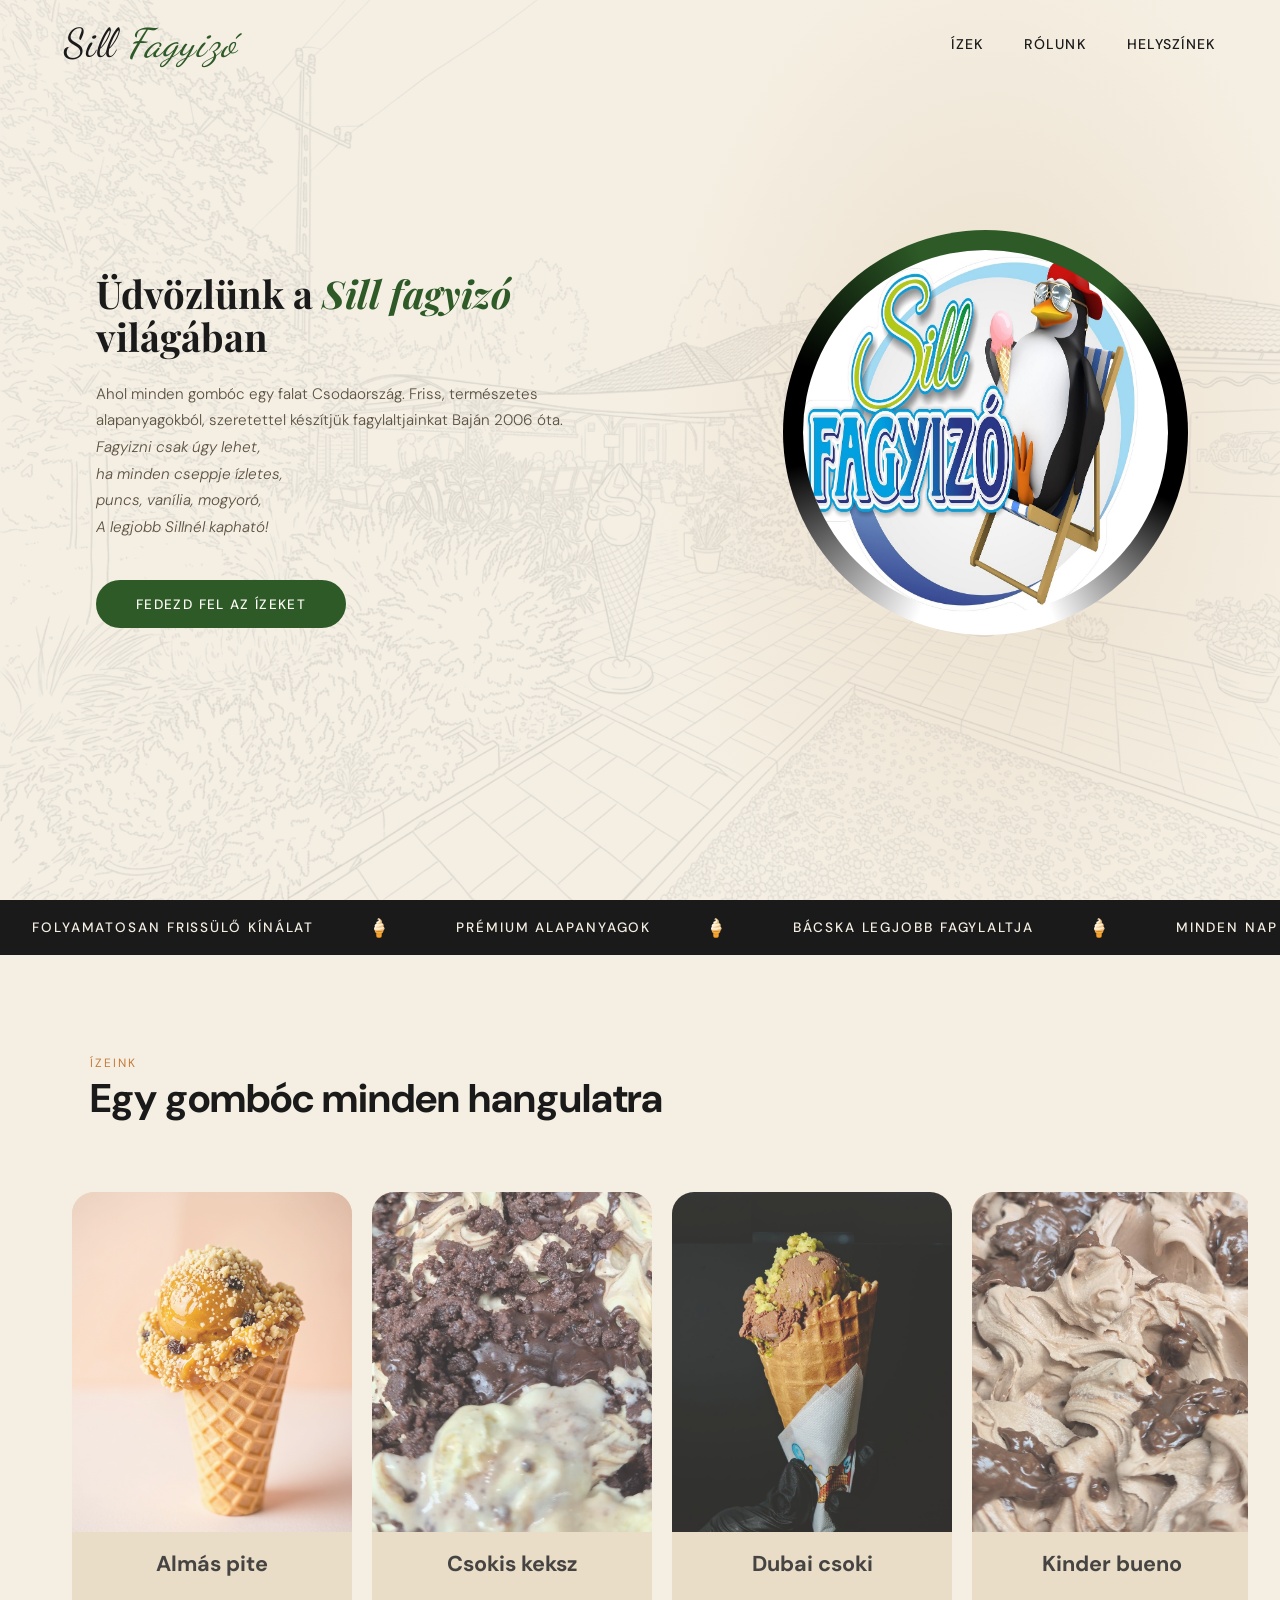
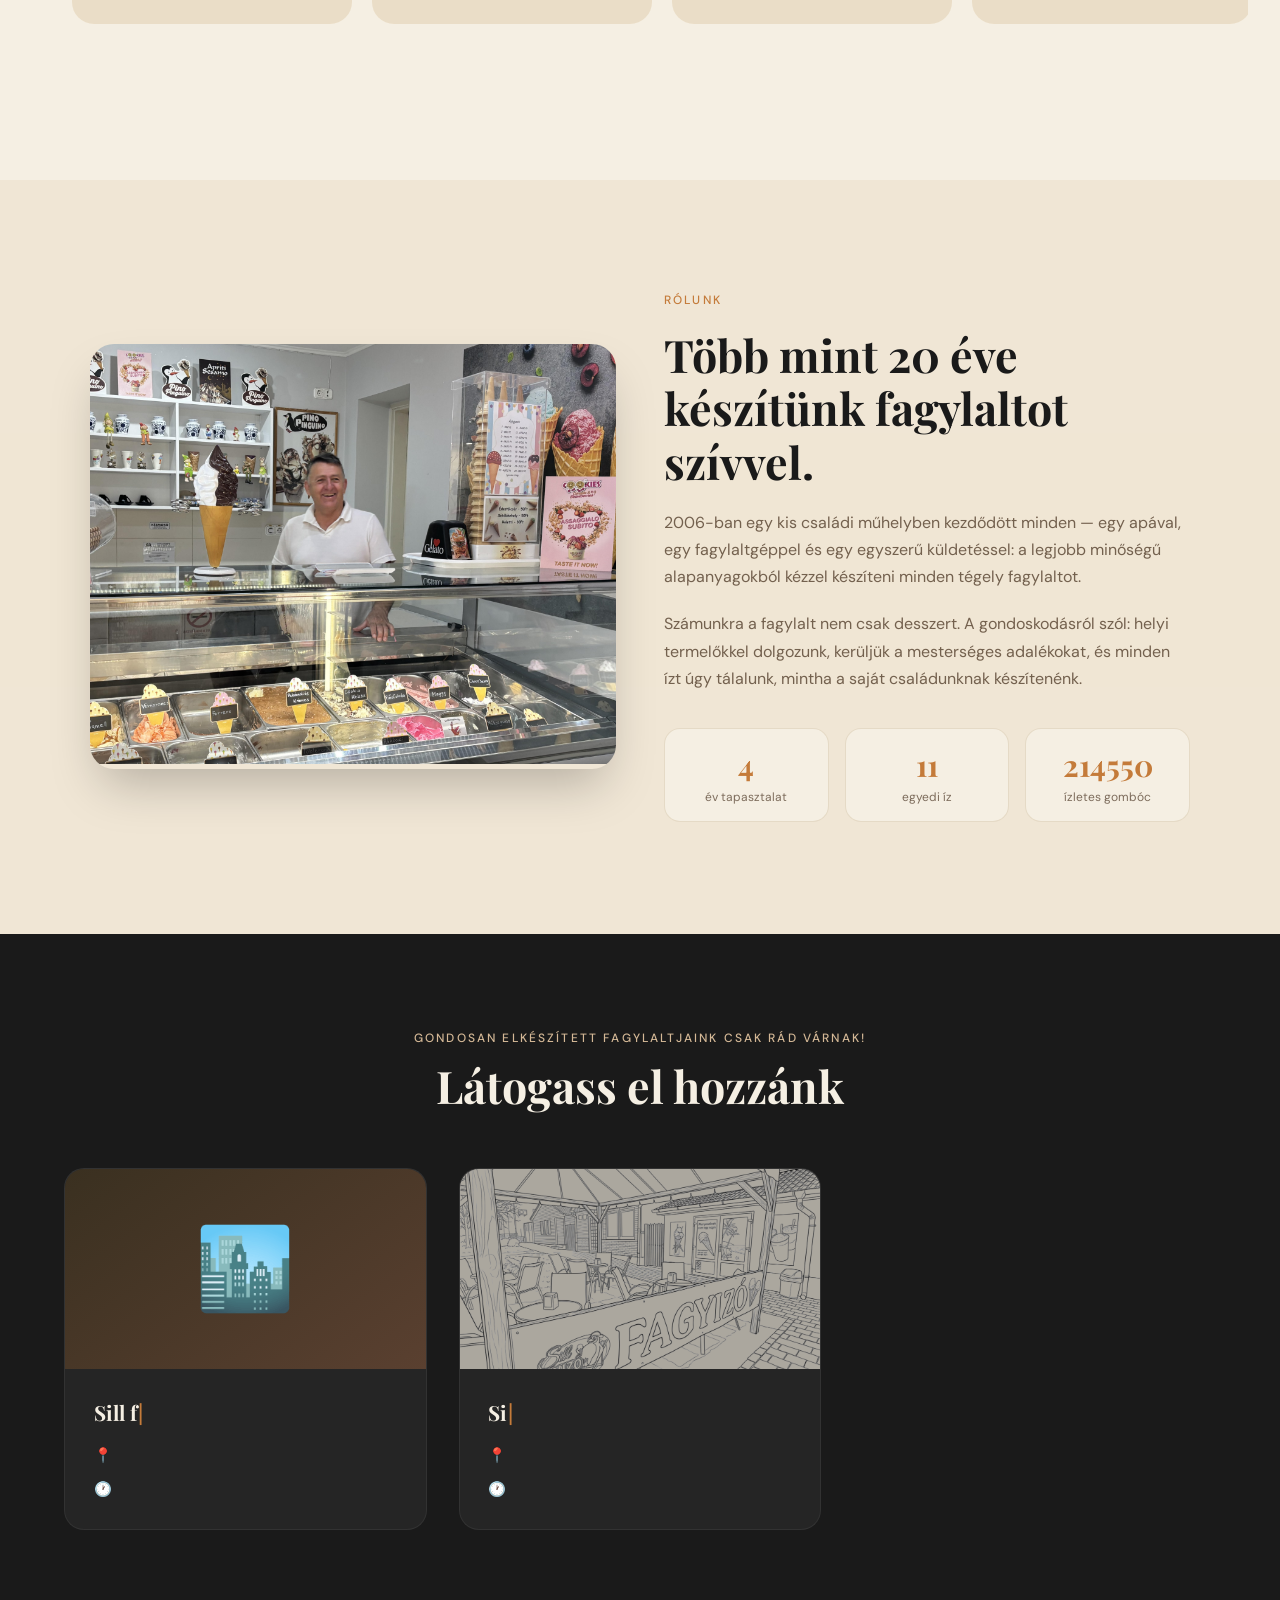
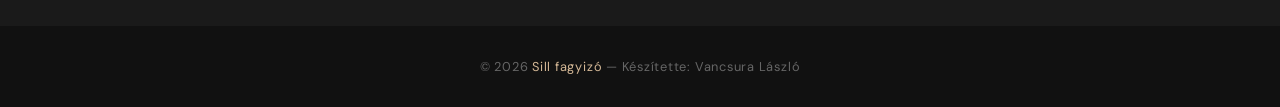
==== index.html @ 85e57cee "Project structure done." ====
<!doctype html>
<html lang="en">
  <head>
    <meta charset="UTF-8" />
    <meta name="viewport" content="width=device-width, initial-scale=1.0" />
    <title>Document</title>
    <link rel="stylesheet" href="./css/style.css" />
  </head>
  <body>
    <nav id="navbar">
      <a href="#hero" class="nav-logo">Sill <span>Fagyizó</span></a>

      <button class="hamburger" id="hamburger" aria-label="Menü">
        <span></span>
        <span></span>
        <span></span>
      </button>

      <ul class="nav-links" id="navLinks">
        <li><a href="#flavors">Ízek</a></li>
        <li><a href="#rolunk">Rólunk</a></li>
        <li><a href="#helyszinek">Helyszínek</a></li>
      </ul>
    </nav>

    <section id="hero">
      <div class="hero-text">
        <h1 class="hero-title">Üdvözlünk a <em>Sill fagyizó</em> világában</h1>
        <p class="hero-desc">
          Ahol minden gombóc egy falat Csodaország. Friss, természetes
          alapanyagokból, szeretettel készítjük fagylaltjainkat Baján 2006 óta.
          <br />
          <i
            >Fagyizni csak úgy lehet,
            <br />
            ha minden cseppje ízletes,
            <br />
            puncs, vanília, mogyoró,
            <br />A legjobb Sillnél kapható!</i
          >
        </p>
        <a href="#flavors" class="hero-btn">Fedezd fel az ízeket</a>
      </div>

      <div class="hero-logo">
        <div class="navbar-brand">
          <img src="assets/img/csanad_logo.jpg" alt="Logo" />
        </div>
      </div>
    </section>

    <div class="ticker">
      <div class="ticker-track" id="tickerTrack">
        <span class="ticker-item"
          >Folyamatosan frissülő kínálat
          <span class="ticker-cone">🍦</span></span
        >
        <span class="ticker-item"
          >Prémium alapanyagok <span class="ticker-cone">🍦</span></span
        >
        <span class="ticker-item"
          >Bácska legjobb fagylaltja<span class="ticker-cone">🍦</span></span
        >
        <span class="ticker-item"
          >Minden nap frissen készítve <span class="ticker-cone">🍦</span></span
        >
        <span class="ticker-item"
          >Nincsenek mesterséges színezékek
          <span class="ticker-cone">🍦</span></span
        >
        <span class="ticker-item"
          >Vegán és laktózmentes opciók
          <span class="ticker-cone">🍦</span></span
        >
        <span class="ticker-item"
          >Folyamatosan frissülő kínálat
          <span class="ticker-cone">🍦</span></span
        >
        <span class="ticker-item"
          >Prémium alapanyagok <span class="ticker-cone">🍦</span></span
        >
        <span class="ticker-item"
          >Bácska legjobb fagylaltja<span class="ticker-cone">🍦</span></span
        >
        <span class="ticker-item"
          >Minden nap frissen készítve <span class="ticker-cone">🍦</span></span
        >
        <span class="ticker-item"
          >Nincsenek mesterséges színezékek
          <span class="ticker-cone">🍦</span></span
        >
        <span class="ticker-item"
          >Vegán és laktózmentes opciók
          <span class="ticker-cone">🍦</span></span
        >
      </div>
    </div>

    <section id="flavors" class="flavors-new">
      <div class="container">
        <div class="header">
          <div>
            <span class="tag">Ízeink</span>
            <h2>Egy gombóc minden hangulatra</h2>
          </div>
        </div>
      </div>

      <div class="scroll-wrapper flavors-slider">
        <div class="track flavors-track" id="flavorTrack">
          <div class="card">
            <img src="assets/img/almas.jpg" />
            <h3>Almás pite</h3>
          </div>

          <div class="card">
            <img src="assets/img/csokis-k.jpg" />
            <h3>Csokis keksz</h3>
          </div>

          <div class="card">
            <img src="assets/img/cuki2.jpg" />
            <h3>Dubai csoki</h3>
          </div>

          <div class="card">
            <img src="assets/img/kinder-b.jpg" />
            <h3>Kinder bueno</h3>
          </div>

          <div class="card">
            <img src="assets/img/mak.jpg" />
            <h3>Meggyes mákos</h3>
          </div>

          <div class="card">
            <img src="assets/img/malnas-mag.jpg" />
            <h3>Málnás magnum</h3>
          </div>

          <div class="card">
            <img src="assets/img/pokemon.jpg" />
            <h3>Pokemon</h3>
          </div>

          <div class="card">
            <img src="assets/img/raffa.jpg" />
            <h3>Raffaello</h3>
          </div>

          <div class="card">
            <img src="assets/img/sarkany.jpg" />
            <h3>Sárkánygyümölcs</h3>
          </div>

          <div class="card">
            <img src="assets/img/snickers.jpg" />
            <h3>Snickers</h3>
          </div>

          <div class="card">
            <img src="assets/img/tejszínes-erdei.jpg" />
            <h3>Tejszínes erdeigyümölcsös</h3>
          </div>
        </div>
      </div>
    </section>

    <section id="rolunk" class="block about">
      <div class="container about-grid" id="aboutGrid">
        <div class="about-img">
          <img
            src="assets/img/baja (2).jpg"
            alt="A Sill fagyizó fagyizó belseje"
          />
        </div>

        <div class="about-text">
          <span class="eyebrow">Rólunk</span>
          <h2 class="h2">Több mint 20 éve készítünk fagylaltot szívvel.</h2>

          <p>
            2006-ban egy kis családi műhelyben kezdődött minden — egy apával,
            egy fagylaltgéppel és egy egyszerű küldetéssel: a legjobb minőségű
            alapanyagokból kézzel készíteni minden tégely fagylaltot.
          </p>

          <p>
            Számunkra a fagylalt nem csak desszert. A gondoskodásról szól: helyi
            termelőkkel dolgozunk, kerüljük a mesterséges adalékokat, és minden
            ízt úgy tálalunk, mintha a saját családunknak készítenénk.
          </p>

          <div class="stats">
            <div class="stat">
              <div class="n" data-target="20" data-suffix="+">0</div>
              <div class="l">év tapasztalat</div>
            </div>
            <div class="stat">
              <div class="n" data-target="50" data-suffix="+">0</div>
              <div class="l">egyedi íz</div>
            </div>
            <div class="stat">
              <div class="n" data-target="1000000" data-suffix="+">0</div>
              <div class="l">ízletes gombóc</div>
            </div>
          </div>
        </div>
      </div>
    </section>

    <section id="helyszinek">
      <div class="section-header fade-in-up">
        <span class="section-tag"
          >Gondosan elkészített fagylaltjaink csak rád várnak!</span
        >
        <h2 class="section-title">Látogass el hozzánk</h2>
      </div>
      <div class="locations-grid">
        <div class="location-card" data-delay="0">
          <div class="location-img">🏙️</div>
          <div class="location-body">
            <div
              class="location-name typing-target"
              data-text="Sill fagyizó Baja — Belváros"
            ></div>
            <div class="location-info">
              <div class="location-row">
                <span class="icon">📍</span>
                <span
                  class="typing-target"
                  data-text="1052 Budapest, Váci utca 12."
                ></span>
              </div>
              <div class="location-row">
                <span class="icon">🕐</span>
                <span
                  class="typing-target"
                  data-text="H–P: 10:00–22:00 | Sz–V: 10:00–23:00"
                ></span>
              </div>
            </div>
          </div>
        </div>

        <div class="location-card" data-delay="150">
          <div class="location-img loc2"></div>
          <div class="location-body">
            <div
              class="location-name typing-target"
              data-text="Sill fagyizó Érsekcsanád"
            ></div>
            <div class="location-info">
              <div class="location-row">
                <span class="icon">📍</span>
                <span
                  class="typing-target"
                  data-text="1146 Budapest, Állatkerti körút 5."
                ></span>
              </div>
              <div class="location-row">
                <span class="icon">🕐</span>
                <span
                  class="typing-target"
                  data-text="H–V: 11:00–21:00 (szezonálisan nyitva)"
                ></span>
              </div>
            </div>
          </div>
        </div>

        <div class="location-card" data-delay="300">
          <div class="location-img loc3">☕</div>
          <div class="location-body">
            <div
              class="location-name typing-target"
              data-text="Cuki fagyizó"
            ></div>
            <div class="location-info">
              <div class="location-row">
                <span class="icon">📍</span>
                <span
                  class="typing-target"
                  data-text="1025 Budapest, Törökvész út 30."
                ></span>
              </div>
              <div class="location-row">
                <span class="icon">🕐</span>
                <span
                  class="typing-target"
                  data-text="K–V: 11:00–20:00 | Hétfőn zárva"
                ></span>
              </div>
            </div>
          </div>
        </div>
      </div>
    </section>

    <footer>
      <p>© 2026 <span>Sill fagyizó</span> — Készítette: Vancsura László</p>
    </footer>

    <script src="./js/script.js"></script>
  </body>
</html>
---- css/style.css ----
@import url("https://fonts.googleapis.com/css2?family=Playfair+Display:ital,wght@0,400;0,700;1,400&family=DM+Sans:wght@300;400;500&display=swap");
@import url("https://fonts.googleapis.com/css2?family=Dancing+Script:wght@700&display=swap");

:root {
  --cream: #f5efe3;
  --beige: #e8d9c0;
  --warm: #d4b896;
  --dark: #1a1a1a;
  --green: #2d5a27;
  --accent: #c47b3a;
  --white: #fdfaf5;
}

* {
  margin: 0;
  padding: 0;
  box-sizing: border-box;
}

html {
  scroll-behavior: smooth;
}

body {
  font-family: "DM Sans", sans-serif;
  background: var(--cream);
  color: var(--dark);
  overflow-x: hidden;
}

nav {
  position: fixed;
  top: 0;
  left: 0;
  right: 0;
  z-index: 100;
  padding: 1.2rem 4rem;
  display: flex;
  align-items: center;
  justify-content: space-between;
  background: transparent;
  transition:
    background 0.4s ease,
    backdrop-filter 0.4s ease;
}

nav.scrolled {
  background: rgba(245, 239, 227, 0.88);
  backdrop-filter: blur(12px);
  box-shadow: 0 1px 0 rgba(0, 0, 0, 0.06);
}

.nav-logo {
  font-family: "Dancing Script", cursive;
  font-size: 2.5rem;
  color: var(--dark);
  text-decoration: none;
  letter-spacing: 0.02em;
}

.nav-logo span {
  color: var(--green);
  font-style: italic;
}

.nav-links {
  display: flex;
  gap: 2.5rem;
  list-style: none;
}

.nav-links a {
  text-decoration: none;
  color: var(--dark);
  font-size: 0.88rem;
  font-weight: 500;
  letter-spacing: 0.08em;
  text-transform: uppercase;
  position: relative;
  transition: color 0.3s;
}

.nav-links a::after {
  content: "";
  position: absolute;
  bottom: -3px;
  left: 0;
  width: 0;
  height: 1.5px;
  background: var(--green);
  transition: width 0.3s ease;
}

.nav-links a:hover {
  color: var(--green);
}
.nav-links a:hover::after {
  width: 100%;
}

#hero {
  height: 100vh;
  display: flex;
  align-items: center;
  justify-content: space-between;
  padding: 0 8rem;
  background: linear-gradient(135deg, #f5efe3 0%, #ede0cc 50%, #e3d2b4 100%);
  position: relative;
  overflow: hidden;
  background:
    linear-gradient(rgba(245, 239, 227, 0.85), rgba(245, 239, 227, 0.85)),
    url("../assets/img/sill_processed.png") center / cover no-repeat;
}

#hero::before {
  content: "";
  position: absolute;
  top: -10%;
  right: -5%;
  width: 55%;
  height: 120%;
  background: radial-gradient(
    ellipse at center,
    rgba(212, 184, 150, 0.3) 0%,
    transparent 70%
  );
  pointer-events: none;
}

.hero-text {
  max-width: 480px;
  animation: fadeInLeft 1s ease forwards;
  opacity: 0;
}

@keyframes fadeInLeft {
  from {
    opacity: 0;
    transform: translateX(-40px);
  }
  to {
    opacity: 1;
    transform: translateX(0);
  }
}

.hero-title {
  font-family: "Playfair Display", serif;
  font-size: clamp(2.8rem, 5vw, 4.2rem);
  line-height: 1.1;
  color: var(--dark);
  margin-bottom: 1.5rem;
}

.hero-title em {
  color: var(--green);
  font-style: italic;
}

.hero-desc {
  font-size: 1.05rem;
  line-height: 1.75;
  color: #5a5040;
  margin-bottom: 2.5rem;
  font-weight: 300;
}

.hero-btn {
  display: inline-block;
  padding: 0.95rem 2.5rem;
  background: var(--green);
  color: var(--white);
  text-decoration: none;
  font-size: 0.85rem;
  letter-spacing: 0.1em;
  text-transform: uppercase;
  font-weight: 500;
  border-radius: 3rem;
  transition:
    transform 0.3s,
    box-shadow 0.3s;
}

.hero-btn:hover {
  transform: translateY(-2px);
  box-shadow: 0 8px 24px rgba(45, 90, 39, 0.3);
}

.hero-logo {
  position: relative;
  width: 600px;
  height: 600px;
  flex-shrink: 0;
  animation: fadeInRight 1s 0.3s ease forwards;
  opacity: 0;
  margin-top: 4rem;
}

@keyframes fadeInRight {
  from {
    opacity: 0;
    transform: translateX(40px);
  }
  to {
    opacity: 1;
    transform: translateX(0);
  }
}

@keyframes spin {
  from {
    transform: rotate(0deg);
  }
  to {
    transform: rotate(360deg);
  }
}

.logo-icon {
  position: relative;
  font-size: 4.5rem;
  line-height: 1;
  margin-bottom: 0.4rem;
  filter: drop-shadow(0 4px 8px rgba(0, 0, 0, 0.15));
}

.logo-name {
  position: relative;
  font-family: "Playfair Display", serif;
  font-size: 1.3rem;
  font-weight: 700;
  color: var(--dark);
  letter-spacing: 0.04em;
}

.logo-sub {
  position: relative;
  font-size: 0.65rem;
  letter-spacing: 0.22em;
  text-transform: uppercase;
  color: var(--accent);
  font-weight: 500;
  margin-top: 0.2rem;
}

.ticker {
  background: var(--dark);
  color: var(--cream);
  padding: 1rem 0;
  overflow: hidden;
  white-space: nowrap;
}

.ticker-track {
  display: inline-flex;
  animation: ticker 22s linear infinite;
}

@keyframes ticker {
  from {
    transform: translateX(0);
  }
  to {
    transform: translateX(-50%);
  }
}

.ticker-item {
  display: inline-flex;
  align-items: center;
  gap: 1.5rem;
  padding: 0 2rem;
  font-size: 0.85rem;
  letter-spacing: 0.14em;
  text-transform: uppercase;
  font-weight: 500;
}

.ticker-cone {
  font-size: 1.1rem;
  margin-left: 30px;
}

.section-header {
  text-align: center;
  margin-bottom: 3.5rem;
}

.section-tag {
  font-size: 0.75rem;
  letter-spacing: 0.18em;
  text-transform: uppercase;
  color: var(--accent);
  font-weight: 500;
  margin-bottom: 0.8rem;
  display: block;
}

.section-title {
  font-family: "Playfair Display", serif;
  font-size: clamp(2rem, 3.5vw, 2.8rem);
  color: var(--dark);
  line-height: 1.2;
}

.flavors-new {
  padding: 6rem 2rem;
  background: #f5efe3;
}

.container {
  max-width: 1100px;
  margin: auto;
}

.header {
  display: flex;
  justify-content: space-between;
  gap: 2rem;
  margin-bottom: 3rem;
}

.header h2 {
  font-size: 2.5rem;
}

.tag {
  font-size: 12px;
  letter-spacing: 2px;
  color: #c47b3a;
  text-transform: uppercase;
}

.desc {
  max-width: 300px;
  color: #5a5040;
}

.scroll-wrapper.flavors-slider {
  overflow: hidden;
  width: 100%;
  user-select: none;
}

.track.flavors-track {
  display: flex;
  gap: 20px;
  will-change: transform;
  padding: 20px 40px 60px;
  overflow: visible;
}

.card {
  width: 280px;
  flex-shrink: 0;
  border-radius: 22px;
  overflow: hidden;
  background: #e8d9c0;
  transition:
    transform 0.35s ease,
    box-shadow 0.35s ease,
    filter 0.35s ease,
    opacity 0.35s ease;
  opacity: 0.8;
}

.card:hover {
  transform: translateY(-8px) scale(1.05);
  box-shadow: 0 14px 30px rgba(0, 0, 0, 0.25);
  filter: brightness(1.15);
  opacity: 1;
  z-index: 5;
}

.card img {
  width: 100%;
  height: 340px;
  object-fit: cover;
  display: block;
}

.card h3 {
  padding: 18px;
  font-size: 1.35rem;
  text-align: center;
}

.block {
  padding: 7rem 4rem;
}

.eyebrow {
  font-size: 0.75rem;
  letter-spacing: 0.18em;
  text-transform: uppercase;
  color: var(--accent);
  font-weight: 500;
}

.h2 {
  font-family: "Playfair Display", serif;
  font-size: clamp(2rem, 3.5vw, 2.8rem);
  color: var(--dark);
  line-height: 1.2;
}

.about {
  background: rgba(232, 216, 189, 0.4);
  overflow: hidden;
}

.about-grid {
  display: grid;
  gap: 3rem;
  grid-template-columns: 1fr;
  align-items: center;
  opacity: 0;
}

@media (min-width: 768px) {
  .about-grid {
    grid-template-columns: 1fr 1fr;
  }
}

.about-grid.visible {
  animation: slideLeft 1s ease-out both;
}

@keyframes slideLeft {
  from {
    opacity: 0;
    transform: translateX(-80px);
  }
  to {
    opacity: 1;
    transform: translateX(0);
  }
}

.about-img {
  border-radius: 1.5rem;
  overflow: hidden;
  box-shadow: 0 25px 50px -12px rgba(0, 0, 0, 0.25);
}

.about-img img {
  width: 100%;
  height: 100%;
  object-fit: cover;
}

.about-text {
  display: flex;
  flex-direction: column;
  gap: 1.25rem;
}

.about-text p {
  color: rgba(74, 52, 34, 0.75);
  line-height: 1.7;
}

.stats {
  display: grid;
  grid-template-columns: repeat(3, 1fr);
  gap: 1rem;
  padding-top: 1rem;
}

.stat {
  text-align: center;
  padding: 1rem;
  border-radius: 1rem;
  background: var(--cream);
  border: 1px solid rgba(205, 184, 154, 0.4);
}

.stat .n {
  font-family: "Playfair Display", serif;
  font-size: 1.875rem;
  font-weight: 700;
  color: var(--accent);
}

.stat .l {
  font-size: 0.75rem;
  color: rgba(74, 52, 34, 0.7);
  margin-top: 0.25rem;
}

#helyszinek {
  padding: 6rem 4rem;
  background: var(--dark);
  color: var(--cream);
}

#helyszinek .section-title {
  color: var(--cream);
}
#helyszinek .section-tag {
  color: var(--warm);
}

.locations-grid {
  display: grid;
  grid-template-columns: repeat(auto-fit, minmax(280px, 1fr));
  gap: 2rem;
  margin-top: 3.5rem;
}

.location-card {
  background: #252525;
  border-radius: 20px;
  overflow: hidden;
  border: 1px solid rgba(255, 255, 255, 0.06);
  transition:
    transform 0.4s ease,
    box-shadow 0.4s ease;
  opacity: 0;
  transform: translateY(30px);
}

.location-card.visible {
  animation: cardIn 0.7s ease forwards;
}

@keyframes cardIn {
  to {
    opacity: 1;
    transform: translateY(0);
  }
}

.location-card:hover {
  transform: translateY(-6px);
  box-shadow: 0 20px 50px rgba(0, 0, 0, 0.4);
}

.location-img {
  height: 200px;
  background: linear-gradient(145deg, #3a3020, #5a4030);
  display: flex;
  align-items: center;
  justify-content: center;
  font-size: 5rem;
}

.location-img.loc2 {
  background:
    linear-gradient(rgba(0, 0, 0, 0.3), rgba(0, 0, 0, 0.3)),
    url("../assets/img/fagyizo_processed.png") center / cover no-repeat;
}

.location-img.loc3 {
  background: linear-gradient(145deg, #302020, #504030);
}

.location-body {
  padding: 1.8rem;
}

.location-name {
  font-family: "Playfair Display", serif;
  font-size: 1.3rem;
  font-weight: 700;
  color: var(--cream);
  margin-bottom: 1rem;
  min-height: 1.8rem;
}

.location-info {
  display: flex;
  flex-direction: column;
  gap: 0.7rem;
}

.location-row {
  display: flex;
  align-items: flex-start;
  gap: 0.8rem;
  font-size: 0.85rem;
  color: #b0a090;
  min-height: 1.2rem;
}

.location-row .icon {
  font-size: 0.9rem;
  margin-top: 0.1rem;
  flex-shrink: 0;
}

.location-row span {
  line-height: 1.5;
}

.typing-cursor::after {
  content: "|";
  animation: blink 0.7s step-end infinite;
  color: var(--accent);
  margin-left: 1px;
}

@keyframes blink {
  0%,
  100% {
    opacity: 1;
  }
  50% {
    opacity: 0;
  }
}

footer {
  background: #111;
  color: #666;
  text-align: center;
  padding: 2rem;
  font-size: 0.8rem;
  letter-spacing: 0.06em;
}

footer span {
  color: var(--warm);
}

.fade-in-up {
  opacity: 0;
  transform: translateY(30px);
  transition:
    opacity 0.7s ease,
    transform 0.7s ease;
}

.fade-in-up.visible {
  opacity: 1;
  transform: translateY(0);
}

@media (max-width: 900px) {
  #hero {
    padding: 0 2rem;
    flex-direction: column;
    gap: 3rem;
    justify-content: center;
    text-align: center;
  }
  #rolunk {
    flex-direction: column;
    padding: 4rem 2rem;
  }
  nav {
    padding: 1rem 2rem;
  }
  #izek,
  #helyszinek {
    padding: 4rem 2rem;
  }
  .about-visual {
    flex: none;
    width: 100%;
    max-width: 320px;
    margin: 0 auto;
  }
}

.navbar-brand {
  width: 460px;
  height: 460px;

  position: relative;
  border-radius: 50%;
  display: flex;
  align-items: center;
  justify-content: center;
}

.navbar-brand::before {
  content: "";
  position: absolute;
  inset: -20px;
  padding: 5px;
  border-radius: 50%;

  background: conic-gradient(
    #2d5a27 30deg 40deg,
    #000000 70deg 110deg,
    #ffffff 160deg 200deg,
    #000000 260deg 290deg,
    #2d5a27 340deg
  );

  z-index: -1;

  animation: spin 8s linear infinite;
}

.navbar-brand img {
  width: 455px;
  height: 455px;
  border-radius: 50%;
  object-fit: cover;
}

.hamburger {
  display: none;
  width: 42px;
  height: 42px;
  border: none;
  background: transparent;
  cursor: pointer;
  z-index: 200;
}

.hamburger span {
  display: block;
  width: 26px;
  height: 2px;
  background: var(--dark);
  margin: 6px auto;
  transition: 0.3s;
}

@keyframes spin {
  from {
    transform: rotate(0deg);
  }
  to {
    transform: rotate(360deg);
  }
}

@media (max-width: 1450px) and (min-width: 901px) {
  #hero {
    padding: 0 4rem;
    gap: 2rem;
  }

  .hero-title {
    font-size: 2.4rem;
  }

  .hero-desc {
    font-size: 0.95rem;
  }

  .hero-text {
    max-width: 500px;
    margin-left: 2rem;
  }

  .navbar-brand {
    width: 365px;
    height: 365px;
  }

  .navbar-brand img {
    width: 365px;
    height: 365px;
  }

  .navbar-brand::before {
    inset: -20px;
  }

  .hero-logo {
    margin-top: 200px;
    display: flex;
    justify-content: flex-end;
    padding-right: 3rem;
  }
}

@media (max-width: 900px) {
  #hero {
    height: auto;
    min-height: 100vh;
    padding: 7rem 2rem 4rem;
    flex-direction: column;
    justify-content: center;
    gap: 3rem;
    text-align: center;
  }

  .hero-text {
    max-width: 100%;
  }

  .hero-logo {
    width: 100%;
    height: auto;
    display: flex;
    justify-content: center;
    align-items: center;
  }

  .navbar-brand {
    width: 220px;
    height: 220px;
    margin: 0 auto;
  }

  .navbar-brand img {
    width: 220px;
    height: 220px;
  }

  .navbar-brand::before {
    inset: -16px;
  }
}

@media (max-width: 600px) {
  #hero {
    padding: 6.5rem 1.25rem 3rem;
    gap: 2.25rem;
  }

  .hero-title {
    font-size: 2.4rem;
  }

  .hero-desc {
    font-size: 0.95rem;
  }

  .navbar-brand {
    width: 165px;
    height: 165px;
  }

  .navbar-brand img {
    width: 165px;
    height: 165px;
  }

  .navbar-brand::before {
    inset: -12px;
  }

  .flavors-slider {
    overflow: visible;
  }

  .flavors-track {
    flex-direction: column;
    transform: none !important;
    padding: 10px 0;
  }

  .card {
    width: 90%;
    margin: 0 auto;
    opacity: 1;
  }

  .card img {
    height: 220px;
  }

  .card h3 {
    font-size: 1.1rem;
  }

  nav {
    padding: 1rem 1.25rem;
  }

  .hamburger {
    display: block;
  }

  .nav-links {
    position: absolute;
    top: 100%;
    right: 1.25rem;
    width: 210px;
    padding: 1.25rem;
    border-radius: 18px;
    background: rgba(245, 239, 227, 0.96);
    backdrop-filter: blur(12px);
    box-shadow: 0 16px 40px rgba(0, 0, 0, 0.12);

    display: flex;
    flex-direction: column;
    gap: 1rem;

    opacity: 0;
    pointer-events: none;
    transform: translateY(-10px);
    transition: 0.3s ease;
  }

  .nav-links.active {
    opacity: 1;
    pointer-events: auto;
    transform: translateY(0);
  }

  .hamburger.active span:nth-child(1) {
    transform: translateY(8px) rotate(45deg);
  }

  .hamburger.active span:nth-child(2) {
    opacity: 0;
  }

  .hamburger.active span:nth-child(3) {
    transform: translateY(-8px) rotate(-45deg);
  }
}

@media (max-width: 400px) {
  .flavors-new {
    padding: 4rem 1rem;
  }

  .flavors-track {
    flex-direction: column;
    transform: none !important;
    gap: 16px;
    padding: 0;
  }

  .card {
    width: 100%;
    margin: 0 auto;
    border-radius: 16px;
  }

  .card img {
    height: 180px;
  }

  .card h3 {
    font-size: 1rem;
    padding: 12px;
  }

  .header h2 {
    font-size: 1.8rem;
    line-height: 1.2;
  }

  .tag {
    font-size: 10px;
  }
}
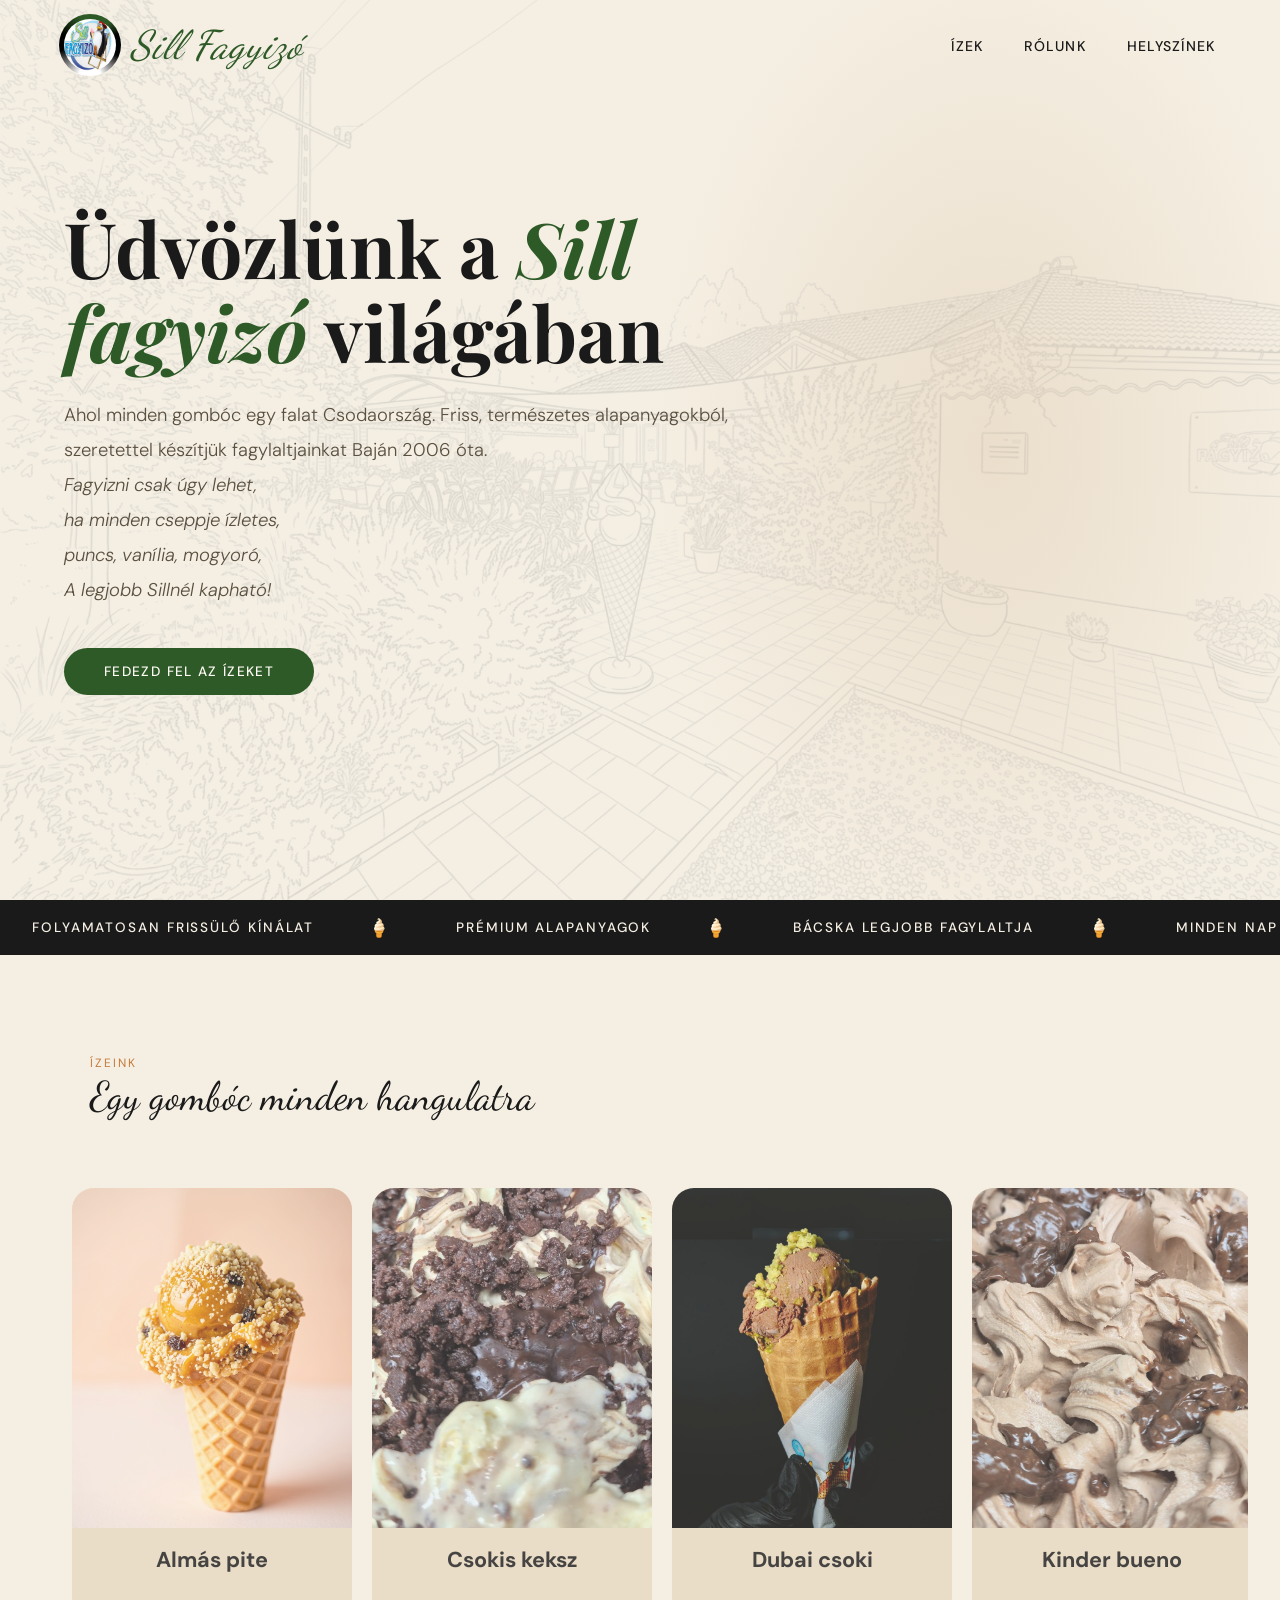
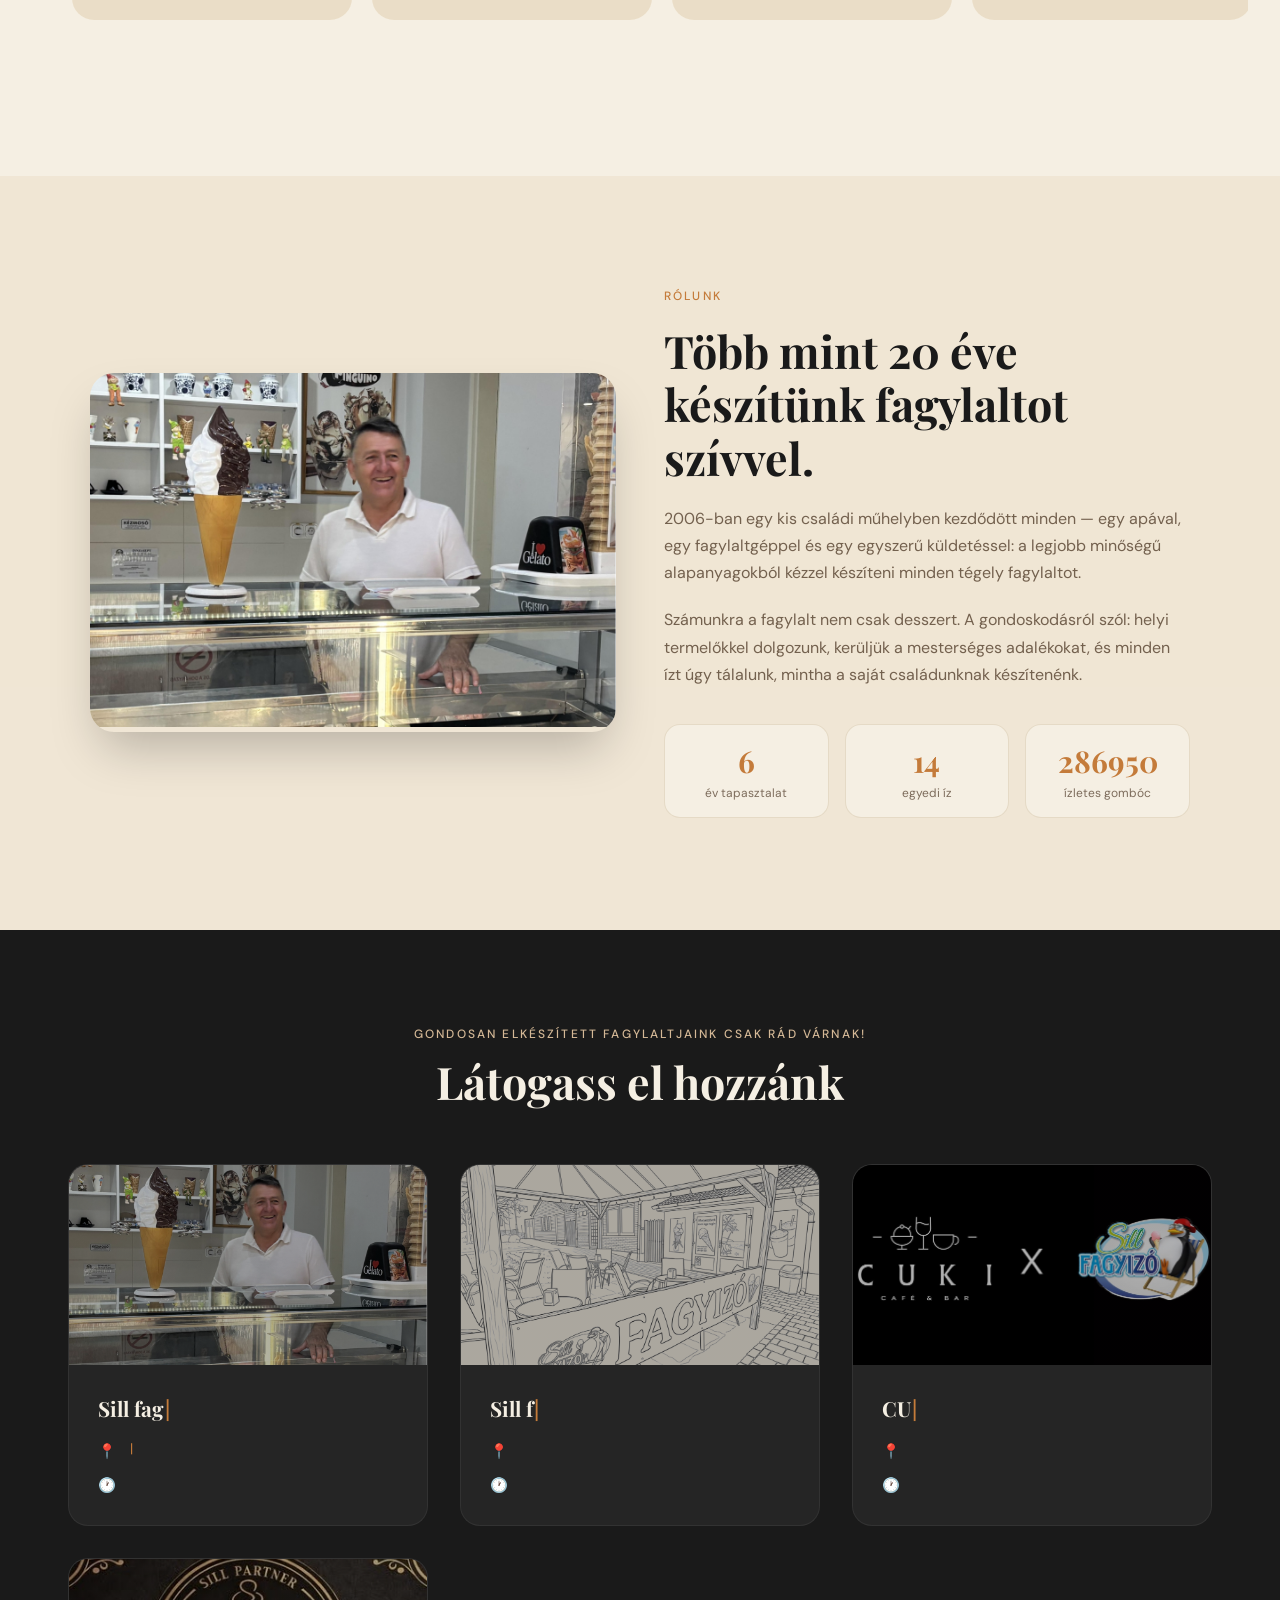
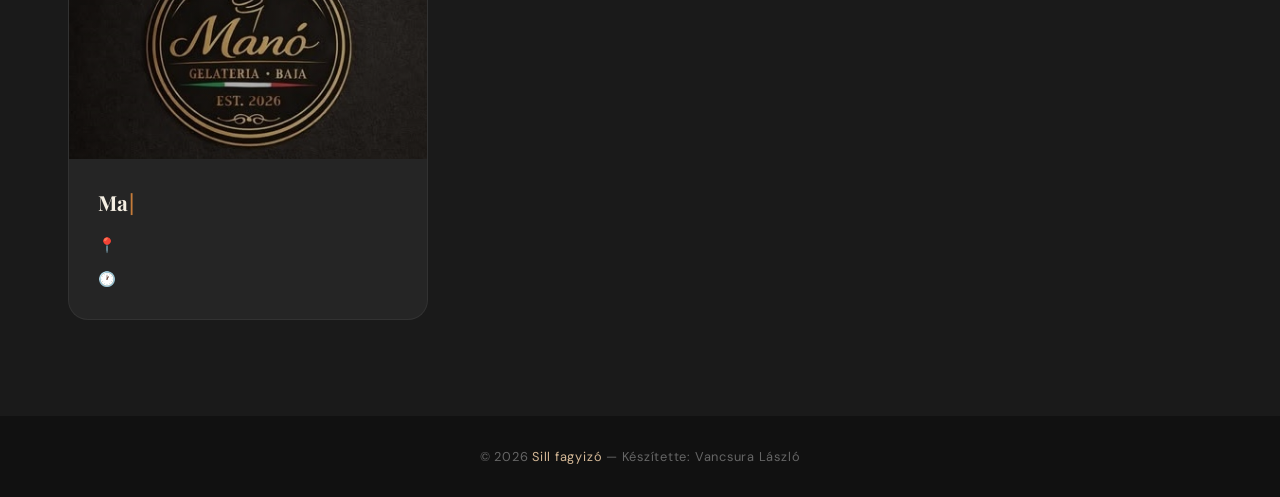
==== commit 28fb044d: "Style correction. Hero logo to navbar, flavors in mobile view and locations style correction." ====
--- a/index.html
+++ b/index.html
@@ -8,7 +8,13 @@
   </head>
   <body>
     <nav id="navbar">
-      <a href="#hero" class="nav-logo">Sill <span>Fagyizó</span></a>
+      <a href="#hero" class="nav-logo">
+        <div class="nav-mini-logo">
+          <img src="assets/img/csanad_logo.jpg" alt="Sill Fagyizó logó" />
+        </div>
+
+        <span class="nav-logo-text"> Sill <span>Fagyizó</span> </span>
+      </a>
 
       <button class="hamburger" id="hamburger" aria-label="Menü">
         <span></span>
@@ -41,12 +47,6 @@
         </p>
         <a href="#flavors" class="hero-btn">Fedezd fel az ízeket</a>
       </div>
-
-      <div class="hero-logo">
-        <div class="navbar-brand">
-          <img src="assets/img/csanad_logo.jpg" alt="Logo" />
-        </div>
-      </div>
     </section>
 
     <div class="ticker">
@@ -101,12 +101,19 @@
         <div class="header">
           <div>
             <span class="tag">Ízeink</span>
-            <h2>Egy gombóc minden hangulatra</h2>
-          </div>
-        </div>
-      </div>
-
-      <div class="scroll-wrapper flavors-slider">
+            <h2
+              style="
+                font-family: &quot;Dancing Script&quot;, cursive;
+                font-weight: 400;
+              "
+            >
+              Egy gombóc minden hangulatra
+            </h2>
+          </div>
+        </div>
+      </div>
+
+      <div id="slider" class="scroll-wrapper flavors-slider">
         <div class="track flavors-track" id="flavorTrack">
           <div class="card">
             <img src="assets/img/almas.jpg" />
@@ -164,6 +171,7 @@
           </div>
         </div>
       </div>
+      <a href="flavors.html" class="more-flavors-btn">Fagylaltjaink &gt;&gt;</a>
     </section>
 
     <section id="rolunk" class="block about">
@@ -218,25 +226,25 @@
       </div>
       <div class="locations-grid">
         <div class="location-card" data-delay="0">
-          <div class="location-img">🏙️</div>
+          <div class="location-img loc1"></div>
           <div class="location-body">
             <div
               class="location-name typing-target"
-              data-text="Sill fagyizó Baja — Belváros"
+              data-text="Sill fagyizó Baja"
             ></div>
             <div class="location-info">
               <div class="location-row">
                 <span class="icon">📍</span>
                 <span
                   class="typing-target"
-                  data-text="1052 Budapest, Váci utca 12."
+                  data-text="6503 Baja, Garibaldi u. 28."
                 ></span>
               </div>
               <div class="location-row">
                 <span class="icon">🕐</span>
                 <span
                   class="typing-target"
-                  data-text="H–P: 10:00–22:00 | Sz–V: 10:00–23:00"
+                  data-text="H–V: 13:00–20:00 (szezonálisan nyitva)"
                 ></span>
               </div>
             </div>
@@ -255,14 +263,14 @@
                 <span class="icon">📍</span>
                 <span
                   class="typing-target"
-                  data-text="1146 Budapest, Állatkerti körút 5."
+                  data-text="6347 Érsekcsanád, Dózsa György út 77."
                 ></span>
               </div>
               <div class="location-row">
                 <span class="icon">🕐</span>
                 <span
                   class="typing-target"
-                  data-text="H–V: 11:00–21:00 (szezonálisan nyitva)"
+                  data-text="H–V: 12:00–19:00 (szezonálisan nyitva)"
                 ></span>
               </div>
             </div>
@@ -270,26 +278,49 @@
         </div>
 
         <div class="location-card" data-delay="300">
-          <div class="location-img loc3">☕</div>
+          <div class="location-img loc3"></div>
           <div class="location-body">
             <div
               class="location-name typing-target"
-              data-text="Cuki fagyizó"
+              data-text="CUKI Café & Bar"
             ></div>
             <div class="location-info">
               <div class="location-row">
                 <span class="icon">📍</span>
                 <span
                   class="typing-target"
-                  data-text="1025 Budapest, Törökvész út 30."
+                  data-text="6500 Baja, Szentháromság tér 11."
                 ></span>
               </div>
               <div class="location-row">
                 <span class="icon">🕐</span>
                 <span
                   class="typing-target"
-                  data-text="K–V: 11:00–20:00 | Hétfőn zárva"
-                ></span>
+                  data-text="V–CS: 8:00–21:00 | Péntek: 8:00–1:00 | Szombat: 8:00–3:00"
+                ></span>
+              </div>
+            </div>
+          </div>
+        </div>
+
+        <div class="location-card" data-delay="300">
+          <div class="location-img loc4"></div>
+          <div class="location-body">
+            <div
+              class="location-name typing-target"
+              data-text="Manó Fagyizó"
+            ></div>
+            <div class="location-info">
+              <div class="location-row">
+                <span class="icon">📍</span>
+                <span
+                  class="typing-target"
+                  data-text="6500 Baja, Lőkert sor 1/I."
+                ></span>
+              </div>
+              <div class="location-row">
+                <span class="icon">🕐</span>
+                <span class="typing-target" data-text="H-V: 12:30-20:30"></span>
               </div>
             </div>
           </div>
--- a/css/style.css
+++ b/css/style.css
@@ -48,6 +48,61 @@
   background: rgba(245, 239, 227, 0.88);
   backdrop-filter: blur(12px);
   box-shadow: 0 1px 0 rgba(0, 0, 0, 0.06);
+}
+
+.nav-logo {
+  display: flex;
+  align-items: center;
+  gap: 0.9rem;
+
+  font-family: "Dancing Script", cursive;
+  font-size: 2.5rem;
+  color: var(--dark);
+  text-decoration: none;
+  letter-spacing: 0.02em;
+}
+
+.nav-logo-text span {
+  color: var(--green);
+  font-style: italic;
+}
+
+.nav-mini-logo {
+  width: 52px;
+  height: 52px;
+  position: relative;
+  border-radius: 50%;
+  flex-shrink: 0;
+
+  display: flex;
+  align-items: center;
+  justify-content: center;
+}
+
+.nav-mini-logo::before {
+  content: "";
+  position: absolute;
+  inset: -5px;
+  border-radius: 50%;
+  padding: 3px;
+
+  background: conic-gradient(
+    #2d5a27 30deg 40deg,
+    #000000 70deg 110deg,
+    #ffffff 160deg 200deg,
+    #000000 260deg 290deg,
+    #2d5a27 340deg
+  );
+
+  z-index: -1;
+  animation: spin 8s linear infinite;
+}
+
+.nav-mini-logo img {
+  width: 52px;
+  height: 52px;
+  border-radius: 50%;
+  object-fit: cover;
 }
 
 .nav-logo {
@@ -104,7 +159,6 @@
   align-items: center;
   justify-content: space-between;
   padding: 0 8rem;
-  background: linear-gradient(135deg, #f5efe3 0%, #ede0cc 50%, #e3d2b4 100%);
   position: relative;
   overflow: hidden;
   background:
@@ -128,7 +182,7 @@
 }
 
 .hero-text {
-  max-width: 480px;
+  max-width: 760px;
   animation: fadeInLeft 1s ease forwards;
   opacity: 0;
 }
@@ -146,7 +200,7 @@
 
 .hero-title {
   font-family: "Playfair Display", serif;
-  font-size: clamp(2.8rem, 5vw, 4.2rem);
+  font-size: clamp(3.6rem, 6vw, 5.8rem);
   line-height: 1.1;
   color: var(--dark);
   margin-bottom: 1.5rem;
@@ -158,8 +212,9 @@
 }
 
 .hero-desc {
-  font-size: 1.05rem;
-  line-height: 1.75;
+  font-size: 1.15rem;
+  line-height: 1.9;
+  max-width: 720px;
   color: #5a5040;
   margin-bottom: 2.5rem;
   font-weight: 300;
@@ -186,16 +241,6 @@
   box-shadow: 0 8px 24px rgba(45, 90, 39, 0.3);
 }
 
-.hero-logo {
-  position: relative;
-  width: 600px;
-  height: 600px;
-  flex-shrink: 0;
-  animation: fadeInRight 1s 0.3s ease forwards;
-  opacity: 0;
-  margin-top: 4rem;
-}
-
 @keyframes fadeInRight {
   from {
     opacity: 0;
@@ -205,42 +250,6 @@
     opacity: 1;
     transform: translateX(0);
   }
-}
-
-@keyframes spin {
-  from {
-    transform: rotate(0deg);
-  }
-  to {
-    transform: rotate(360deg);
-  }
-}
-
-.logo-icon {
-  position: relative;
-  font-size: 4.5rem;
-  line-height: 1;
-  margin-bottom: 0.4rem;
-  filter: drop-shadow(0 4px 8px rgba(0, 0, 0, 0.15));
-}
-
-.logo-name {
-  position: relative;
-  font-family: "Playfair Display", serif;
-  font-size: 1.3rem;
-  font-weight: 700;
-  color: var(--dark);
-  letter-spacing: 0.04em;
-}
-
-.logo-sub {
-  position: relative;
-  font-size: 0.65rem;
-  letter-spacing: 0.22em;
-  text-transform: uppercase;
-  color: var(--accent);
-  font-weight: 500;
-  margin-top: 0.2rem;
 }
 
 .ticker {
@@ -308,6 +317,10 @@
   background: #f5efe3;
 }
 
+.more-flavors-btn {
+  display: none;
+}
+
 .container {
   max-width: 1100px;
   margin: auto;
@@ -329,11 +342,6 @@
   letter-spacing: 2px;
   color: #c47b3a;
   text-transform: uppercase;
-}
-
-.desc {
-  max-width: 300px;
-  color: #5a5040;
 }
 
 .scroll-wrapper.flavors-slider {
@@ -504,7 +512,8 @@
 
 .locations-grid {
   display: grid;
-  grid-template-columns: repeat(auto-fit, minmax(280px, 1fr));
+  grid-template-columns: repeat(auto-fit, minmax(280px, 360px));
+  justify-content: center;
   gap: 2rem;
   margin-top: 3.5rem;
 }
@@ -535,6 +544,7 @@
 .location-card:hover {
   transform: translateY(-6px);
   box-shadow: 0 20px 50px rgba(0, 0, 0, 0.4);
+  filter: brightness(1.2);
 }
 
 .location-img {
@@ -544,6 +554,12 @@
   align-items: center;
   justify-content: center;
   font-size: 5rem;
+}
+
+.location-img.loc1 {
+  background:
+    linear-gradient(rgba(0, 0, 0, 0.3), rgba(0, 0, 0, 0.3)),
+    url("../assets/img/baja\ \(2\).jpg") center / cover no-repeat;
 }
 
 .location-img.loc2 {
@@ -553,7 +569,15 @@
 }
 
 .location-img.loc3 {
-  background: linear-gradient(145deg, #302020, #504030);
+  background:
+    linear-gradient(rgba(0, 0, 0, 0.3), rgba(0, 0, 0, 0.3)),
+    url("../assets/img/cuki.jpg") center / cover no-repeat;
+}
+
+.location-img.loc4 {
+  background:
+    linear-gradient(rgba(0, 0, 0, 0.3), rgba(0, 0, 0, 0.3)),
+    url("../assets/img/mano.jpg") center / cover no-repeat;
 }
 
 .location-body {
@@ -645,61 +669,26 @@
     justify-content: center;
     text-align: center;
   }
+
   #rolunk {
     flex-direction: column;
     padding: 4rem 2rem;
   }
+
   nav {
     padding: 1rem 2rem;
   }
-  #izek,
+
+  #flavors,
   #helyszinek {
     padding: 4rem 2rem;
   }
-  .about-visual {
-    flex: none;
-    width: 100%;
-    max-width: 320px;
-    margin: 0 auto;
-  }
-}
-
-.navbar-brand {
-  width: 460px;
-  height: 460px;
-
-  position: relative;
-  border-radius: 50%;
-  display: flex;
-  align-items: center;
-  justify-content: center;
-}
-
-.navbar-brand::before {
-  content: "";
-  position: absolute;
-  inset: -20px;
-  padding: 5px;
-  border-radius: 50%;
-
-  background: conic-gradient(
-    #2d5a27 30deg 40deg,
-    #000000 70deg 110deg,
-    #ffffff 160deg 200deg,
-    #000000 260deg 290deg,
-    #2d5a27 340deg
-  );
-
-  z-index: -1;
-
-  animation: spin 8s linear infinite;
-}
-
-.navbar-brand img {
-  width: 455px;
-  height: 455px;
-  border-radius: 50%;
-  object-fit: cover;
+
+  .stat .n {
+    font-size: 1.4rem;
+    padding: 0.4rem;
+
+  }
 }
 
 .hamburger {
@@ -734,40 +723,6 @@
   #hero {
     padding: 0 4rem;
     gap: 2rem;
-  }
-
-  .hero-title {
-    font-size: 2.4rem;
-  }
-
-  .hero-desc {
-    font-size: 0.95rem;
-  }
-
-  .hero-text {
-    max-width: 500px;
-    margin-left: 2rem;
-  }
-
-  .navbar-brand {
-    width: 365px;
-    height: 365px;
-  }
-
-  .navbar-brand img {
-    width: 365px;
-    height: 365px;
-  }
-
-  .navbar-brand::before {
-    inset: -20px;
-  }
-
-  .hero-logo {
-    margin-top: 200px;
-    display: flex;
-    justify-content: flex-end;
-    padding-right: 3rem;
   }
 }
 
@@ -785,29 +740,6 @@
   .hero-text {
     max-width: 100%;
   }
-
-  .hero-logo {
-    width: 100%;
-    height: auto;
-    display: flex;
-    justify-content: center;
-    align-items: center;
-  }
-
-  .navbar-brand {
-    width: 220px;
-    height: 220px;
-    margin: 0 auto;
-  }
-
-  .navbar-brand img {
-    width: 220px;
-    height: 220px;
-  }
-
-  .navbar-brand::before {
-    inset: -16px;
-  }
 }
 
 @media (max-width: 600px) {
@@ -822,20 +754,6 @@
 
   .hero-desc {
     font-size: 0.95rem;
-  }
-
-  .navbar-brand {
-    width: 165px;
-    height: 165px;
-  }
-
-  .navbar-brand img {
-    width: 165px;
-    height: 165px;
-  }
-
-  .navbar-brand::before {
-    inset: -12px;
   }
 
   .flavors-slider {
@@ -908,6 +826,36 @@
   .hamburger.active span:nth-child(3) {
     transform: translateY(-8px) rotate(-45deg);
   }
+
+  .nav-logo {
+    font-size: 1.9rem;
+    gap: 0.7rem;
+  }
+
+  .nav-mini-logo,
+  .nav-mini-logo img {
+    width: 42px;
+    height: 42px;
+  }
+
+  .more-flavors-btn {
+    display: block;
+    width: fit-content;
+    margin: 1.5rem auto 0;
+    padding: 0.85rem 1.8rem;
+    background: var(--green);
+    color: var(--white);
+    text-decoration: none;
+    border-radius: 999px;
+    font-size: 0.8rem;
+    letter-spacing: 0.1em;
+    text-transform: uppercase;
+    font-weight: 500;
+  }
+
+  #slider {
+    display: none;
+  }
 }
 
 @media (max-width: 400px) {
@@ -945,4 +893,14 @@
   .tag {
     font-size: 10px;
   }
-}
+
+  .stat .n {
+    font-family: "Playfair Display", serif;
+    font-size: 1.075rem;
+    font-weight: 400;
+  }
+
+  .stat {
+    padding: 0.5rem;
+  }
+}
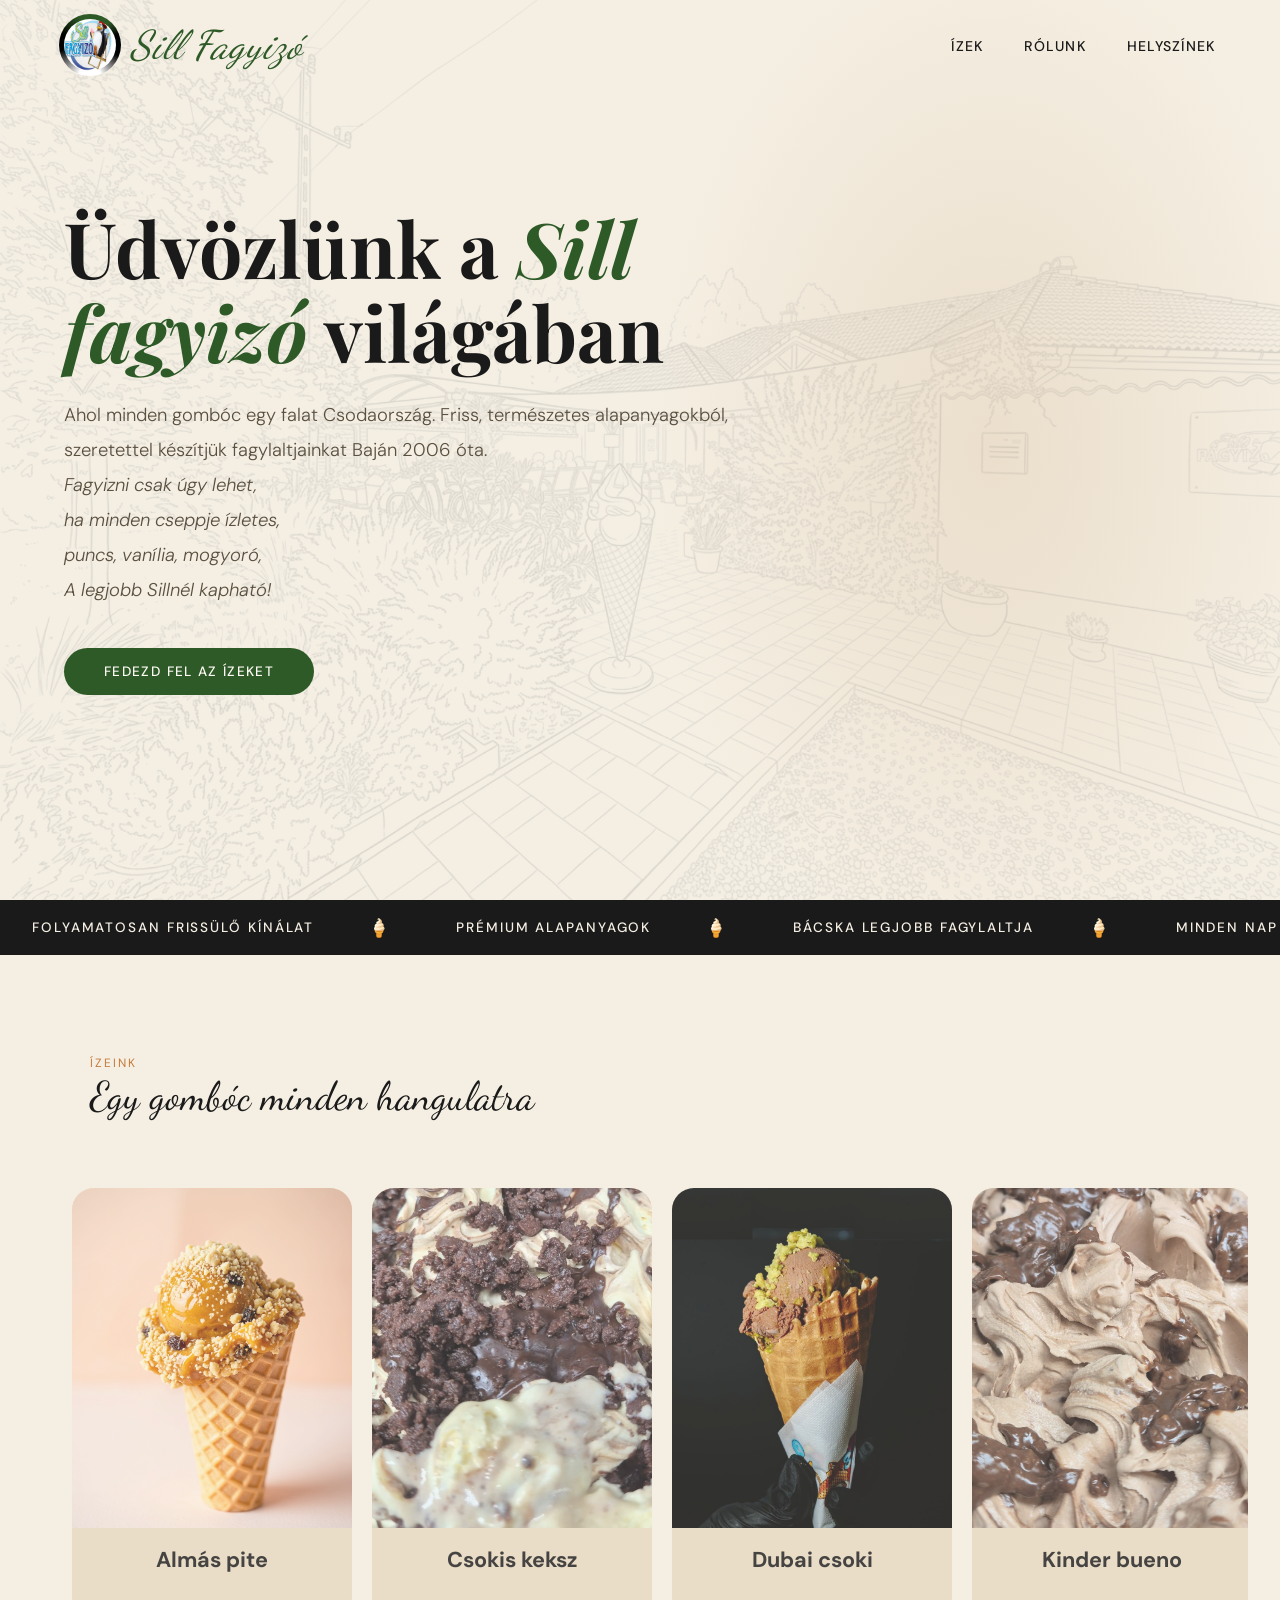
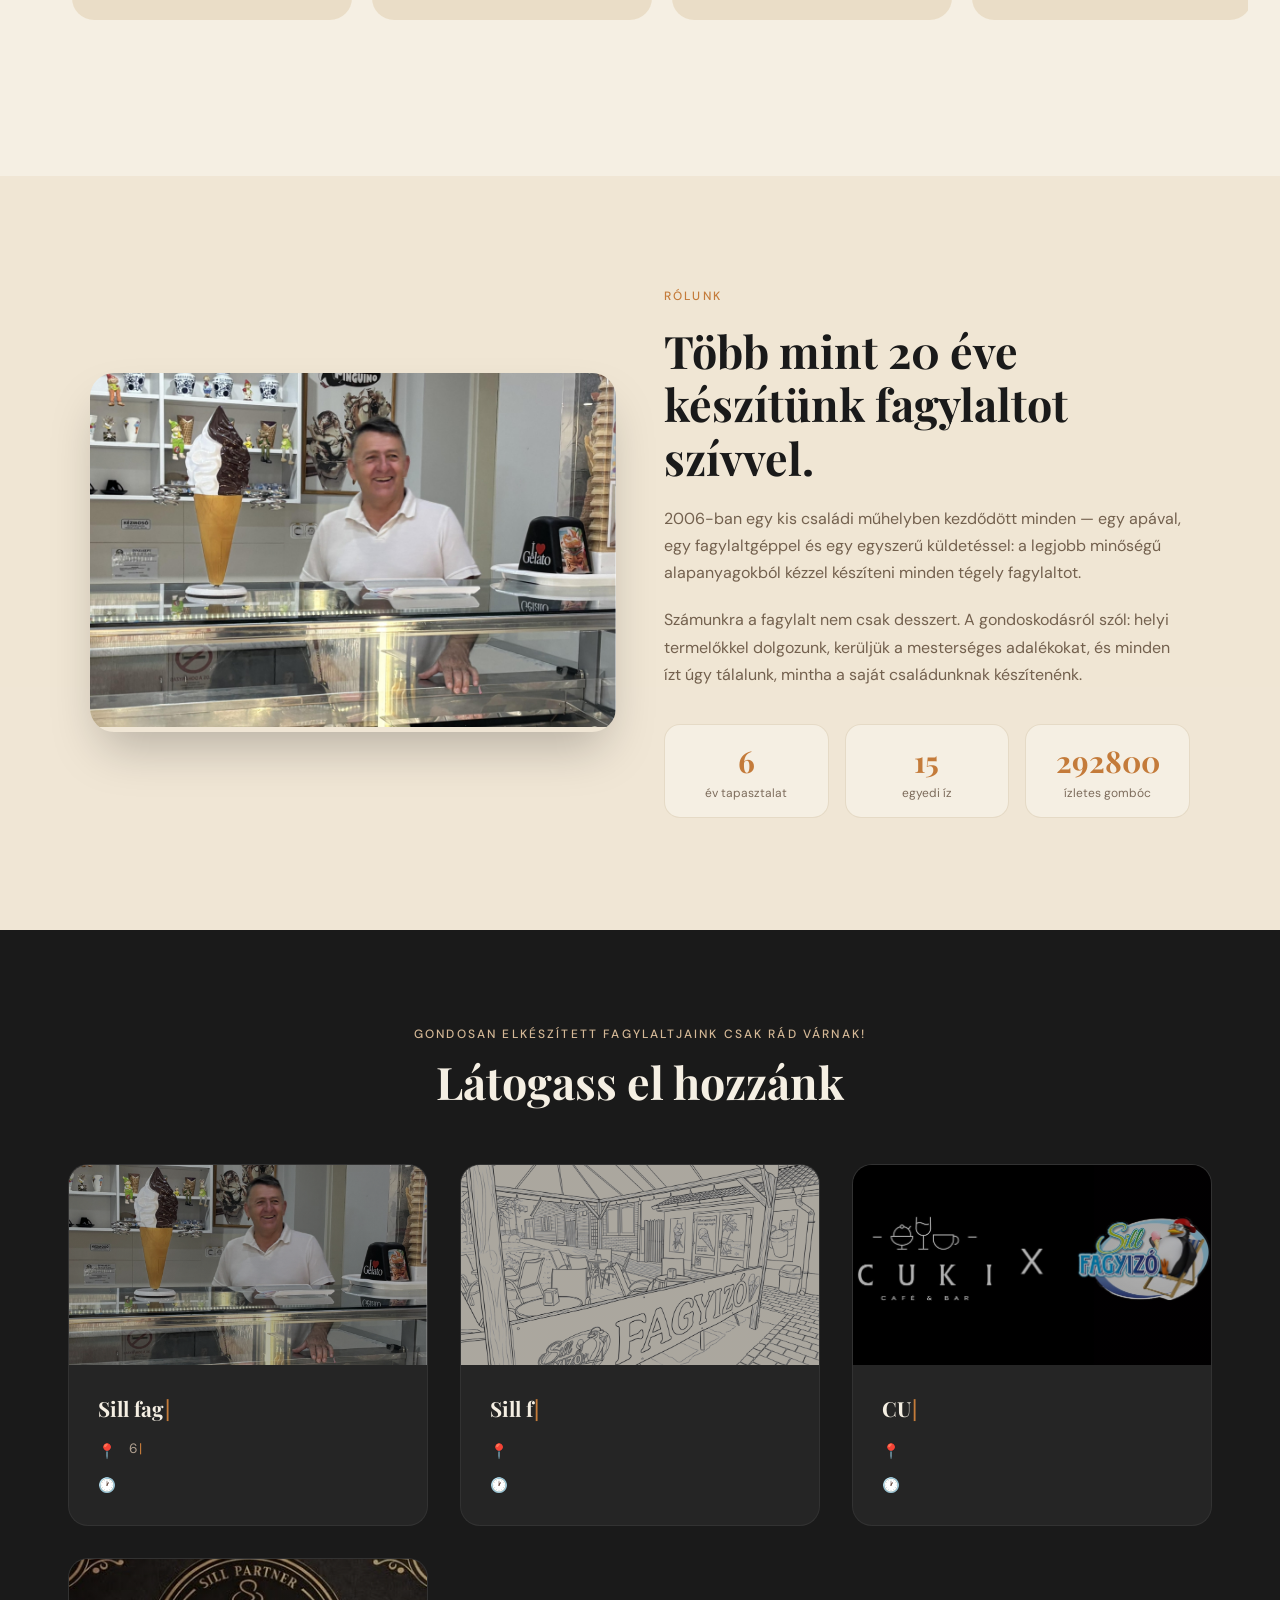
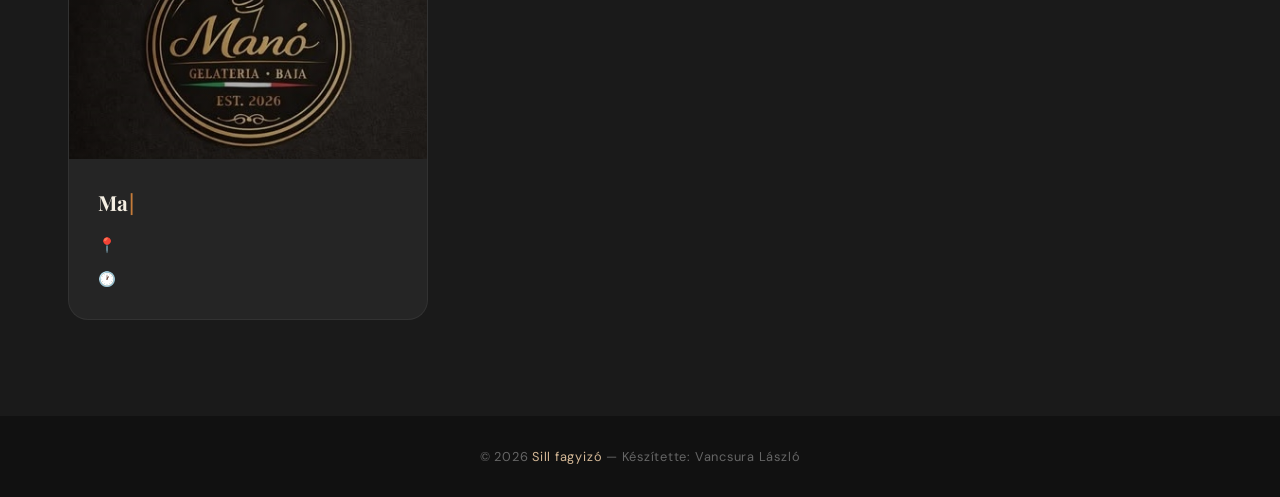
==== commit e5112ec9: "favicon added." ====
--- a/index.html
+++ b/index.html
@@ -4,6 +4,7 @@
     <meta charset="UTF-8" />
     <meta name="viewport" content="width=device-width, initial-scale=1.0" />
     <title>Document</title>
+    <link rel="icon" type="image/png" href="assets/img/favicon.png" />
     <link rel="stylesheet" href="./css/style.css" />
   </head>
   <body>
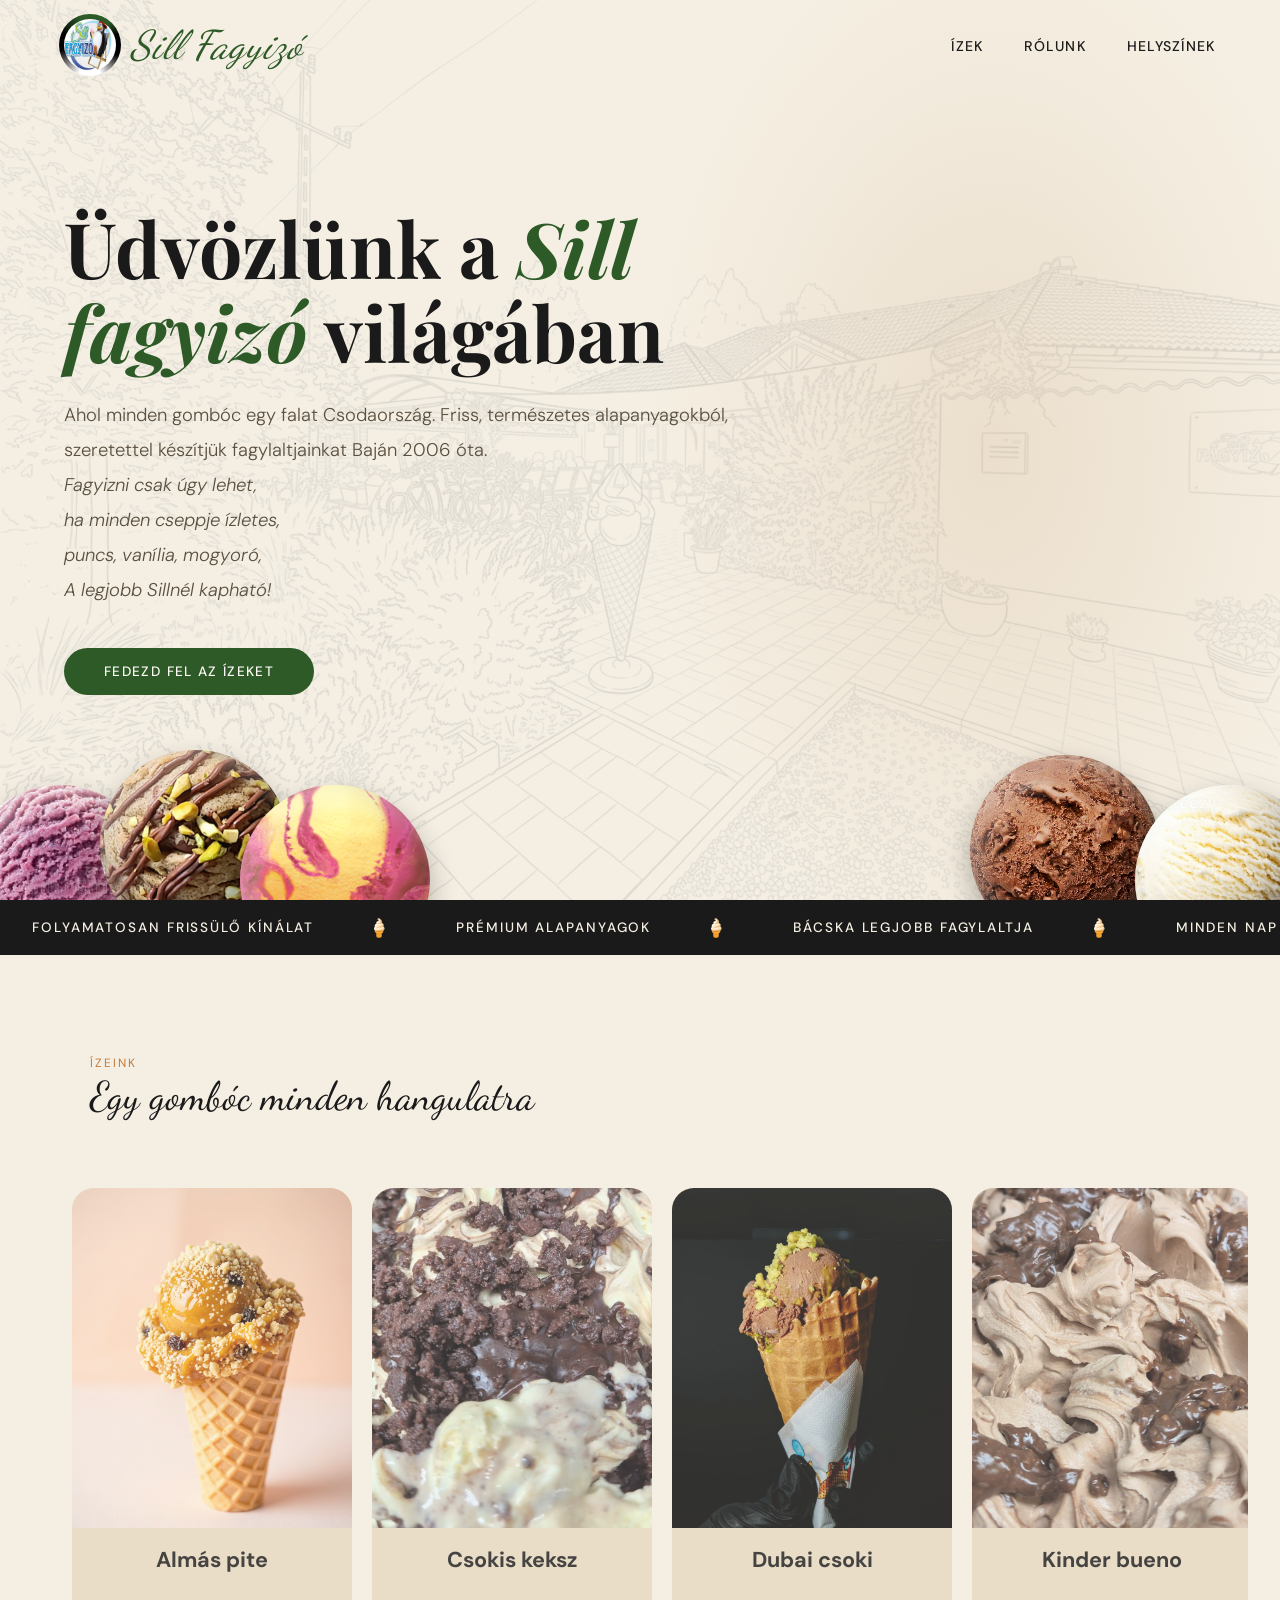
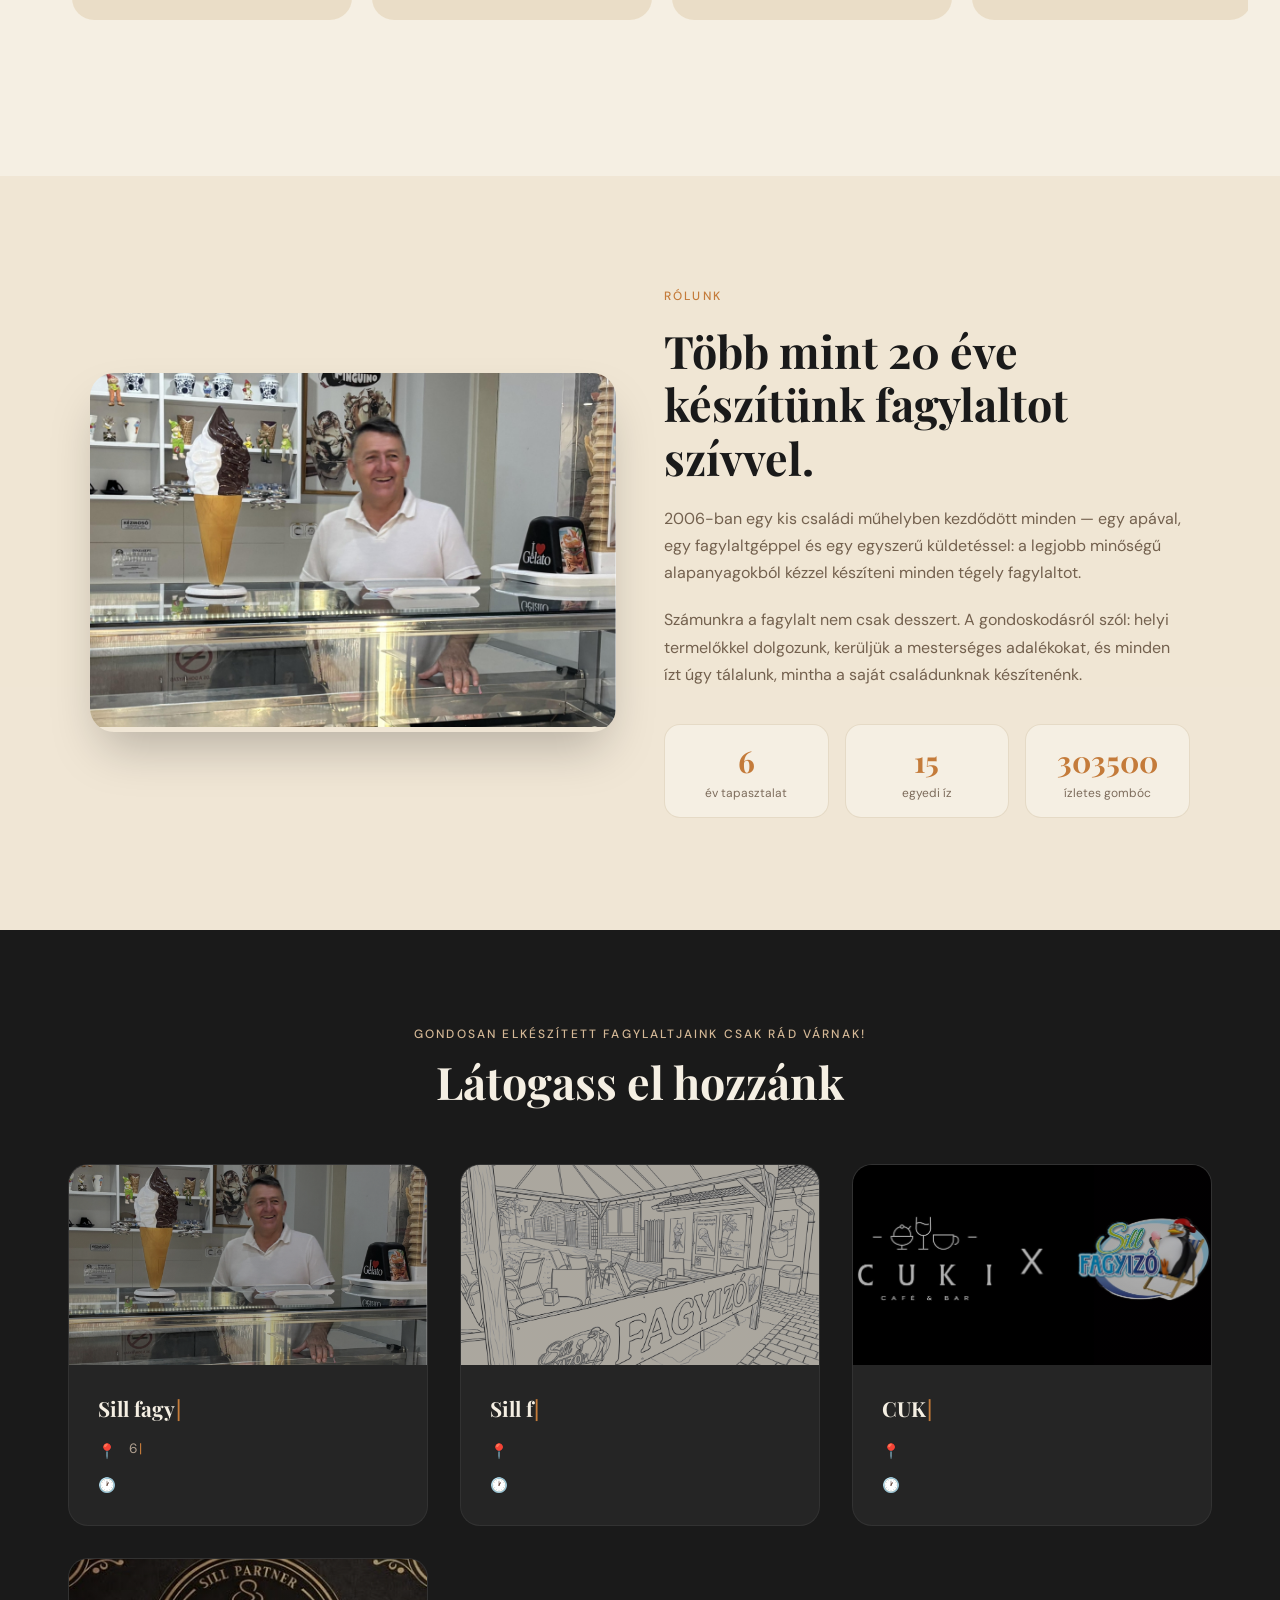
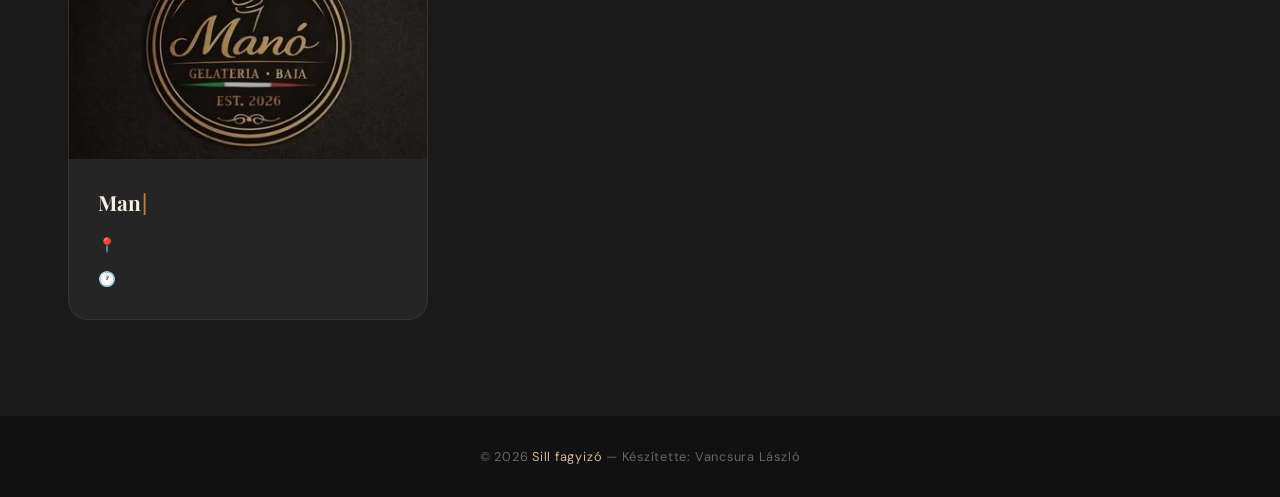
==== commit 82158f19: "footer scoops added." ====
--- a/index.html
+++ b/index.html
@@ -333,6 +333,29 @@
       <p>© 2026 <span>Sill fagyizó</span> — Készítette: Vancsura László</p>
     </footer>
 
+    <div class="icecream-scoops">
+      <div
+        class="scoop scoop-pink"
+        style="background-image: url(&quot;./assets/img/berry.jpg&quot;)"
+      ></div>
+      <div
+        class="scoop scoop-vanilla"
+        style="background-image: url(&quot;./assets/img/dubai-c.jpg&quot;)"
+      ></div>
+      <div
+        class="scoop scoop-choco"
+        style="background-image: url(&quot;./assets/img/pokemon-g.jpg&quot;)"
+      ></div>
+      <div
+        class="scoop scoop-green"
+        style="background-image: url(&quot;./assets/img/chocoball.jpeg&quot;)"
+      ></div>
+      <div
+        class="scoop scoop-berry"
+        style="background-image: url(&quot;./assets/img/vanilla.jpg&quot;)"
+      ></div>
+    </div>
+
     <script src="./js/script.js"></script>
   </body>
 </html>
--- a/css/style.css
+++ b/css/style.css
@@ -429,6 +429,30 @@
   .about-grid {
     grid-template-columns: 1fr 1fr;
   }
+
+  .icecream-scoops {
+    height: 160px;
+  }
+
+  .scoop {
+    width: 130px;
+    height: 130px;
+    bottom: -55px;
+  }
+
+  .scoop-vanilla {
+    left: 65px;
+    bottom: -35px;
+  }
+
+  .scoop-choco {
+    left: 155px;
+  }
+
+  .scoop-green {
+    right: 70px;
+    bottom: -40px;
+  }
 }
 
 .about-grid.visible {
@@ -659,6 +683,61 @@
 .fade-in-up.visible {
   opacity: 1;
   transform: translateY(0);
+}
+
+.icecream-scoops {
+  position: fixed;
+  left: 0;
+  bottom: 0;
+
+  width: 100%;
+  height: 230px;
+
+  z-index: 9999;
+  pointer-events: none;
+  overflow: hidden;
+}
+
+.scoop {
+  position: absolute;
+  bottom: -75px;
+
+  width: 190px;
+  height: 190px;
+
+  border-radius: 50%;
+
+  background-position: center;
+  background-repeat: no-repeat;
+  background-size: 155%;
+
+  box-shadow:
+    inset -18px -24px 35px rgba(0, 0, 0, 0.22),
+    inset 16px 18px 28px rgba(255, 255, 255, 0.38),
+    0 12px 28px rgba(0, 0, 0, 0.28);
+}
+
+.scoop-pink {
+  left: -35px;
+  background-size: 210%;
+}
+
+.scoop-vanilla {
+  left: 100px;
+  bottom: -40px;
+}
+
+.scoop-choco {
+  left: 240px;
+}
+
+.scoop-green {
+  right: 120px;
+  bottom: -45px;
+}
+
+.scoop-berry {
+  right: -45px;
 }
 
 @media (max-width: 900px) {
@@ -853,6 +932,14 @@
     font-weight: 500;
   }
 
+  .scoop-choco {
+    display: none;
+  }
+
+  .scoop-vanilla {
+    display: none;
+  }
+
   #slider {
     display: none;
   }
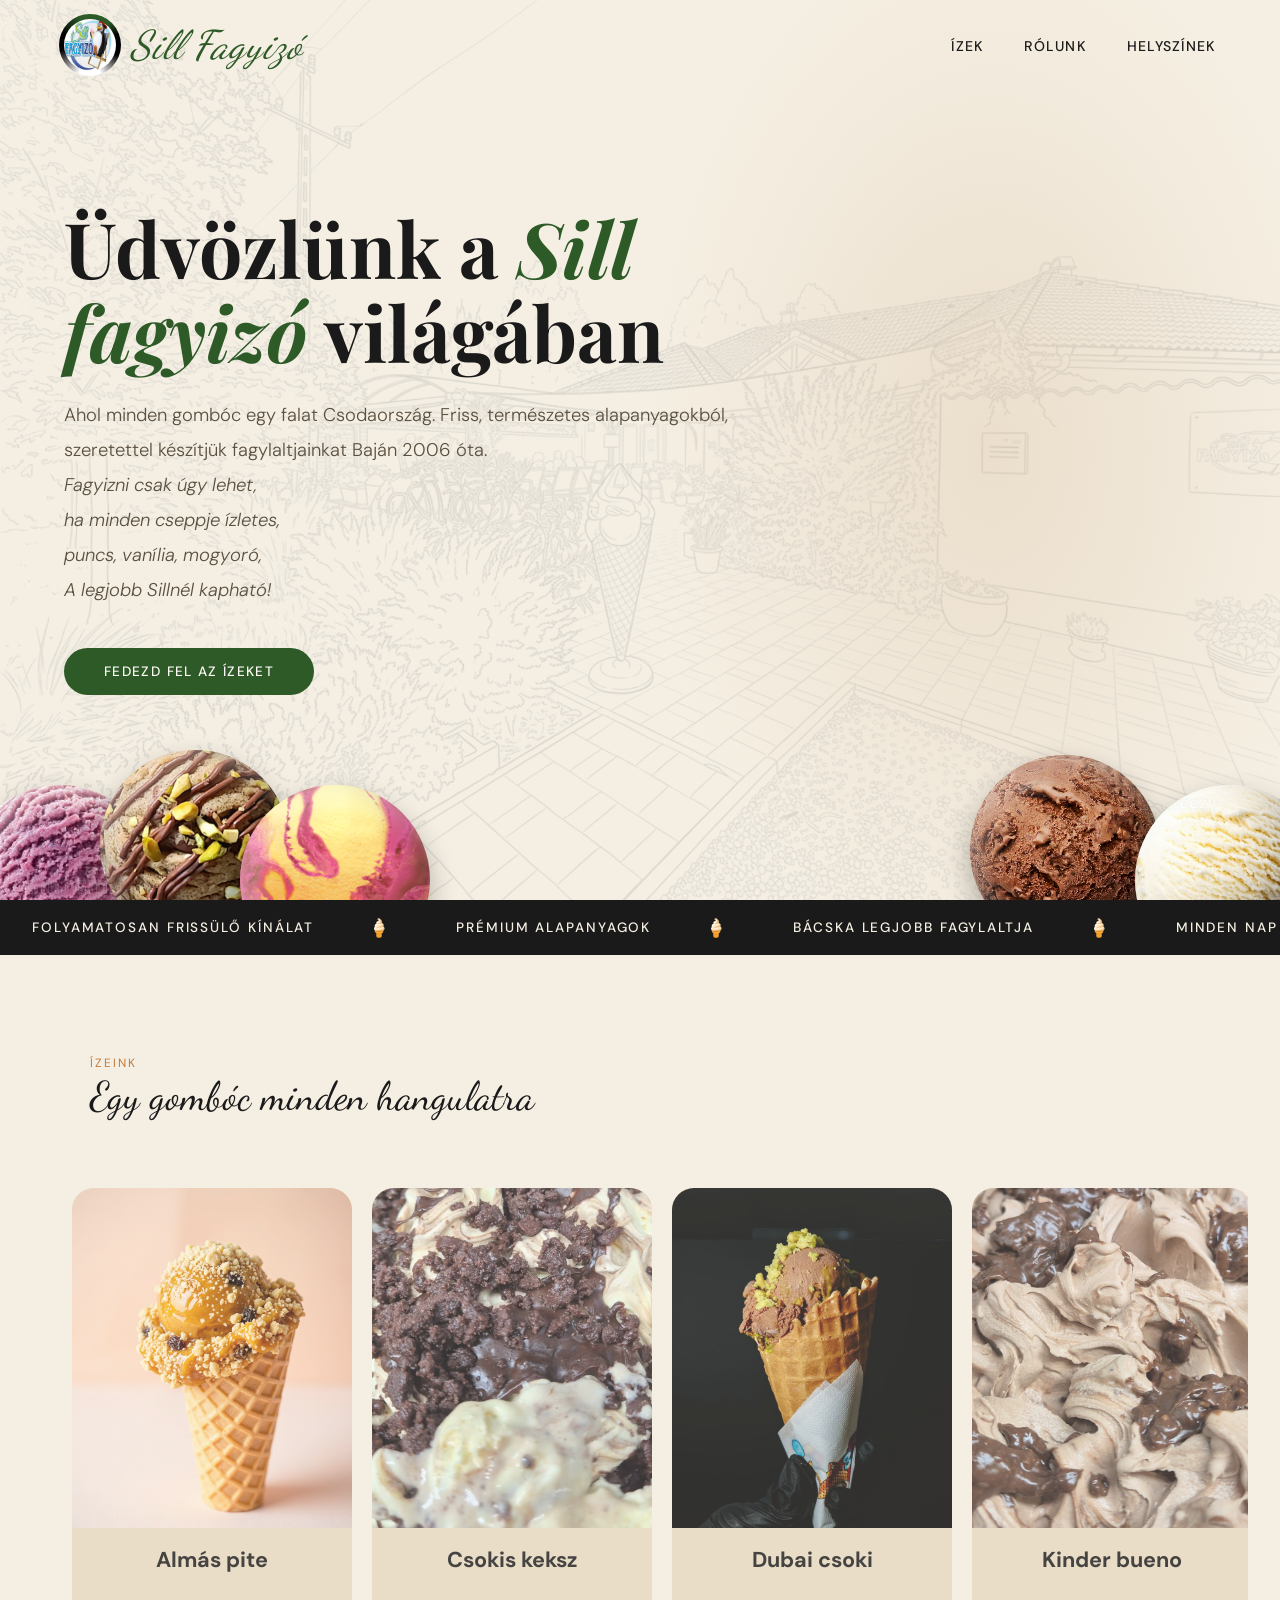
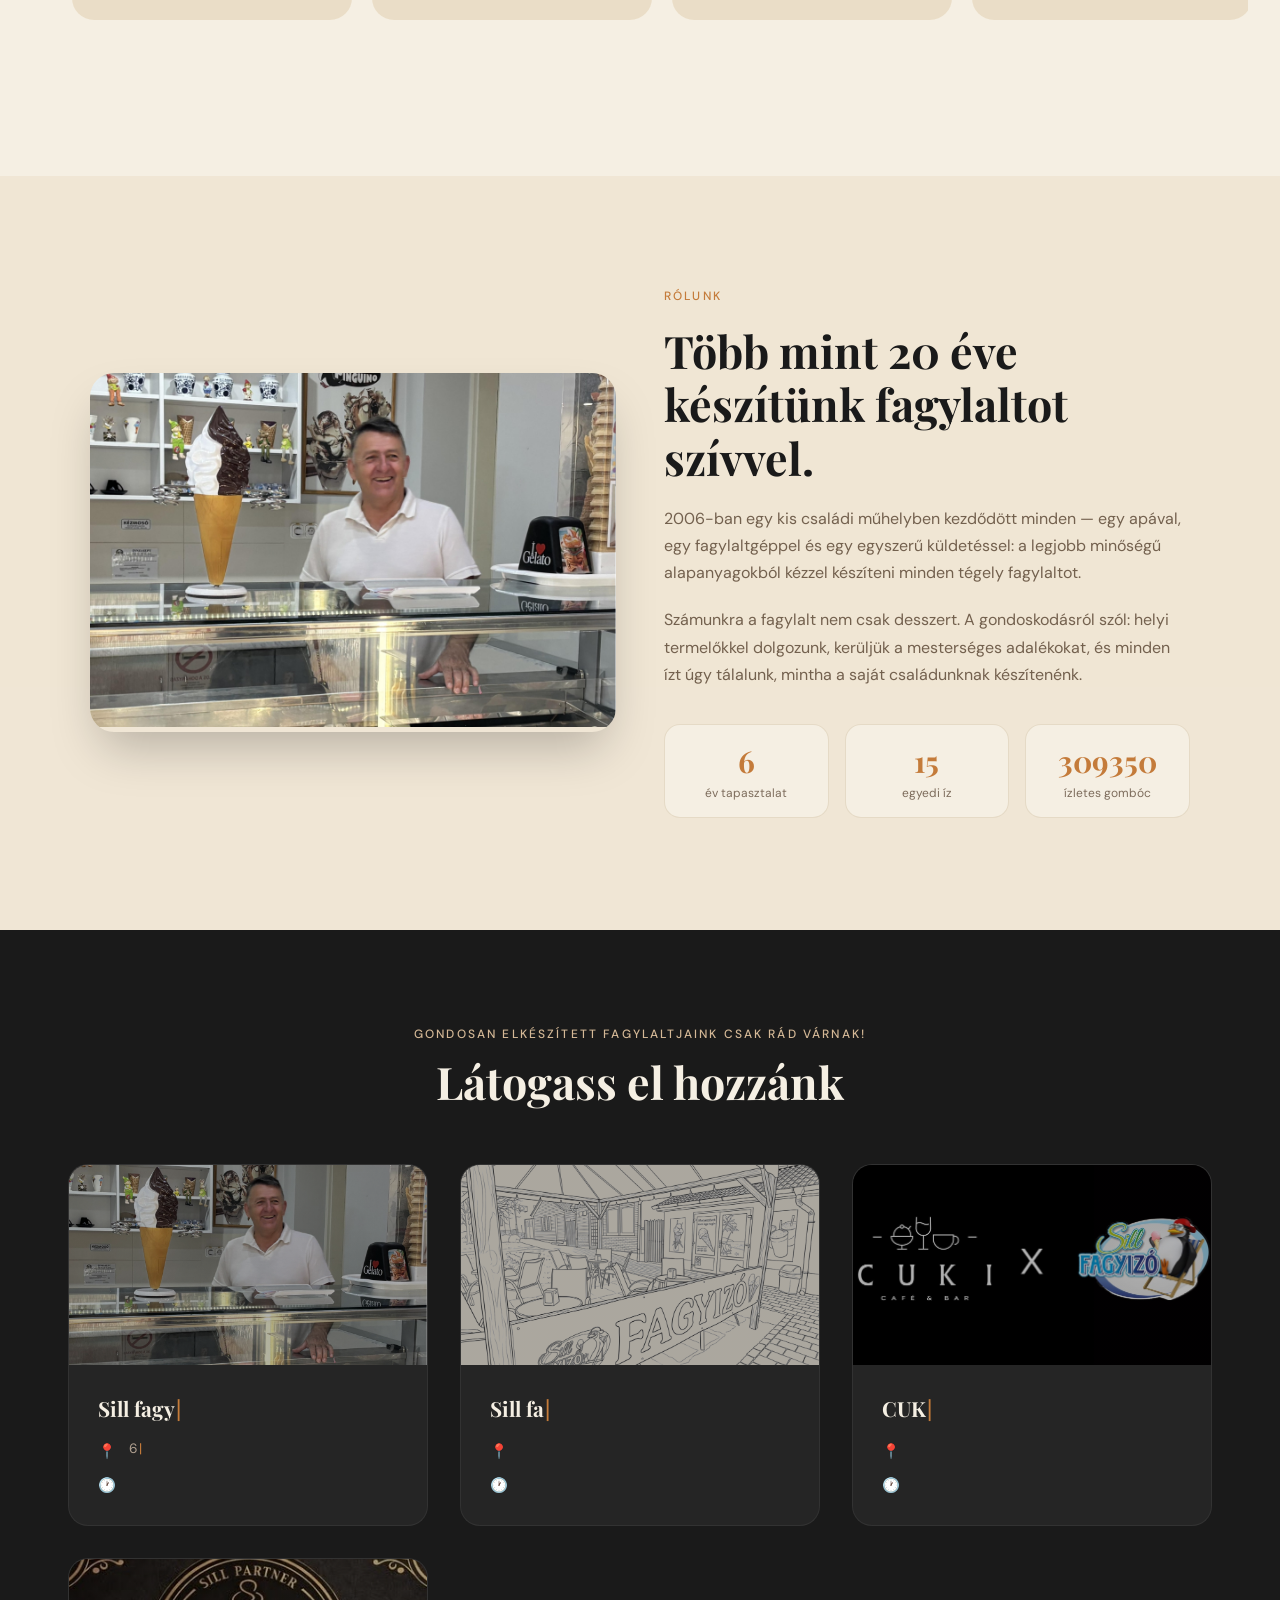
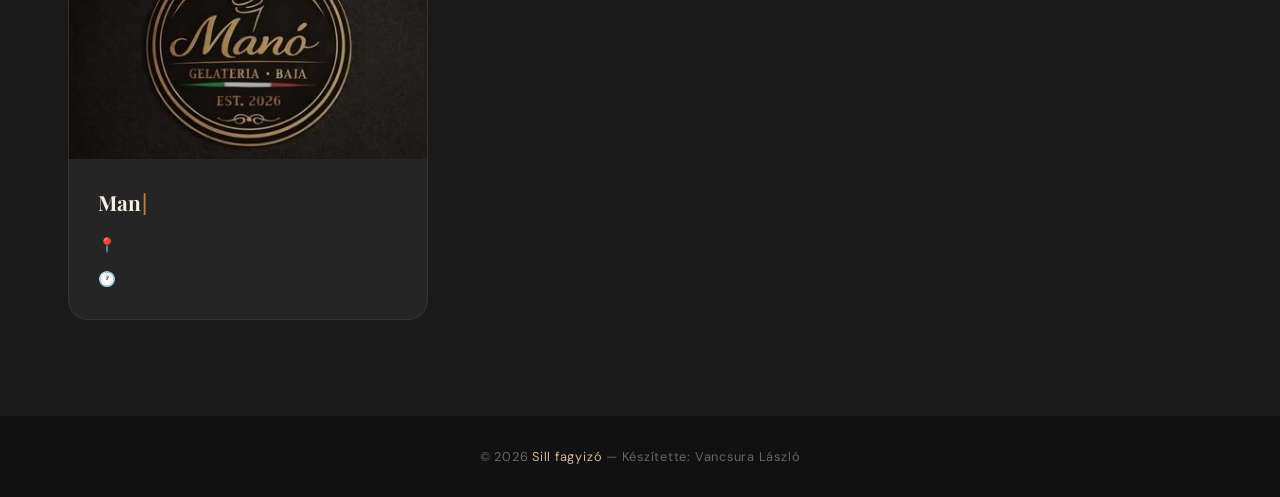
==== commit 9aef2ff9: "Title" ====
--- a/index.html
+++ b/index.html
@@ -3,7 +3,7 @@
   <head>
     <meta charset="UTF-8" />
     <meta name="viewport" content="width=device-width, initial-scale=1.0" />
-    <title>Document</title>
+    <title>Sill fagyizó</title>
     <link rel="icon" type="image/png" href="assets/img/favicon.png" />
     <link rel="stylesheet" href="./css/style.css" />
   </head>
